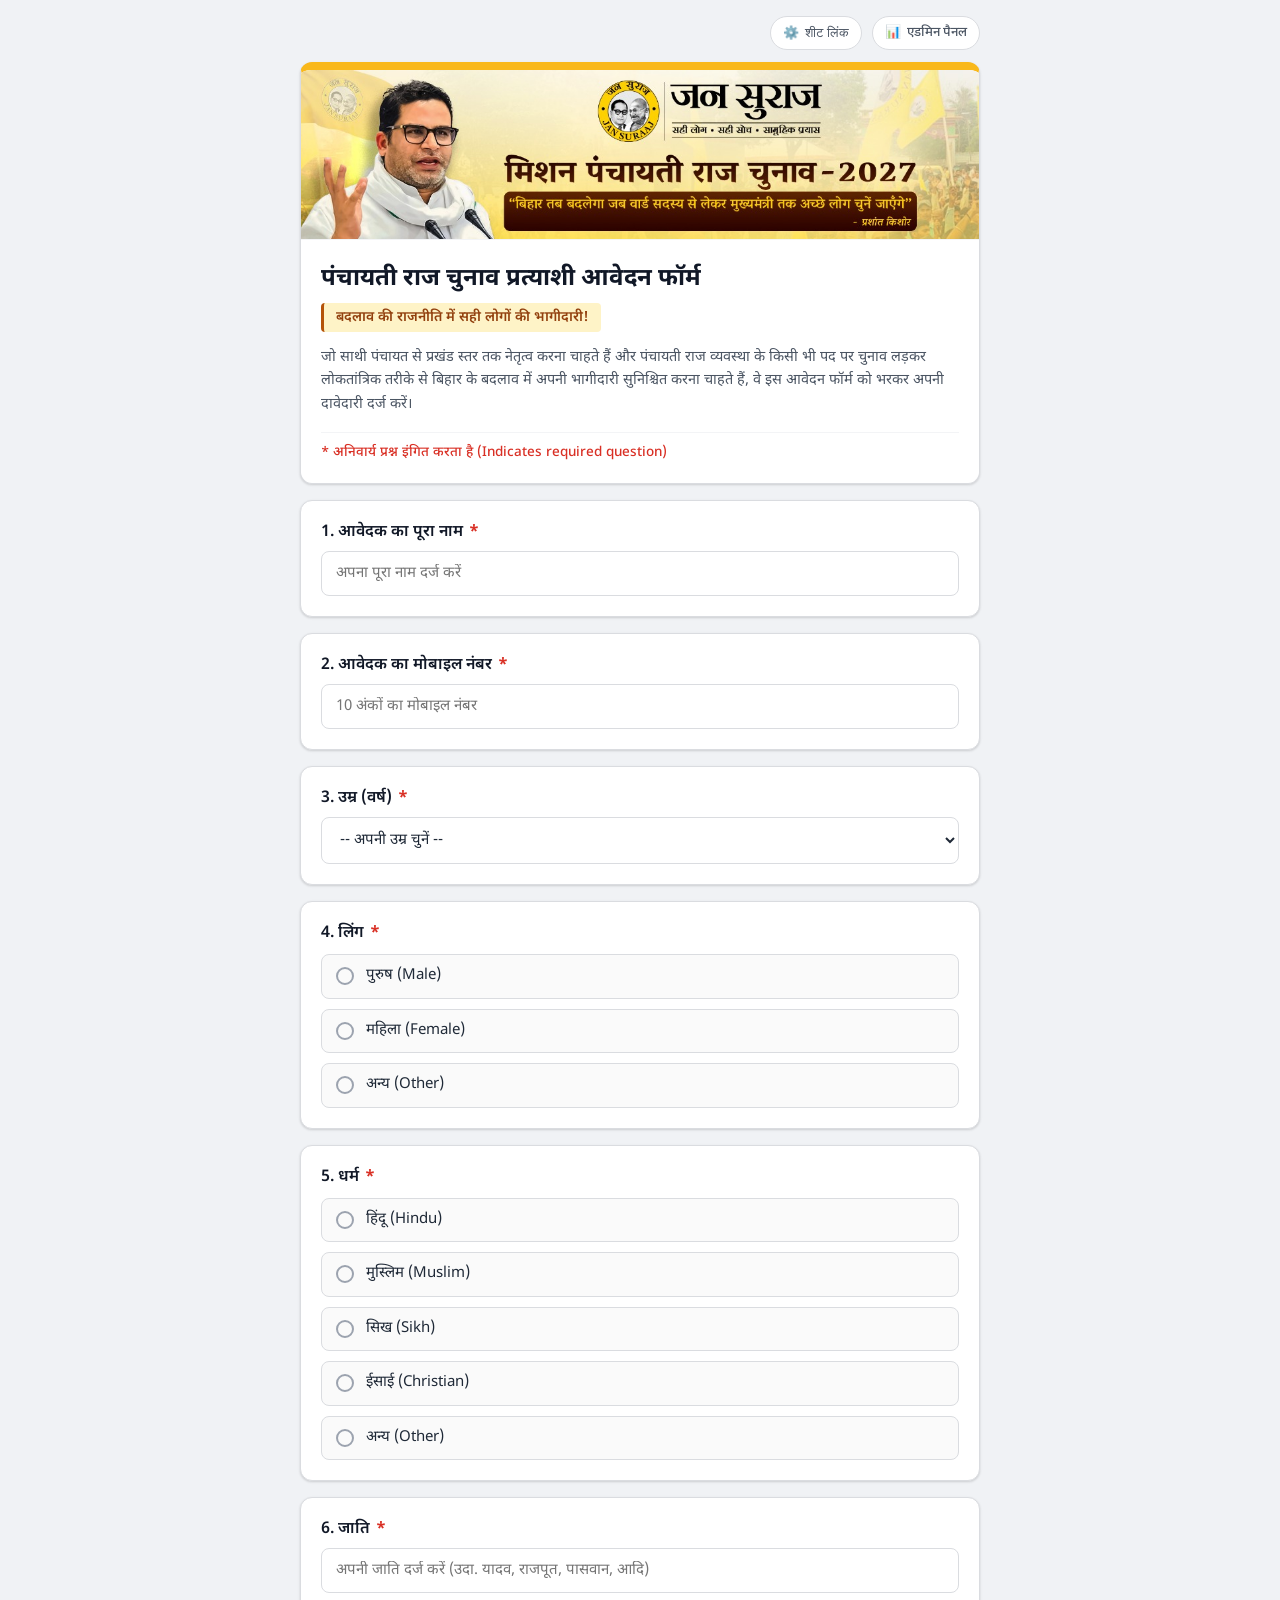
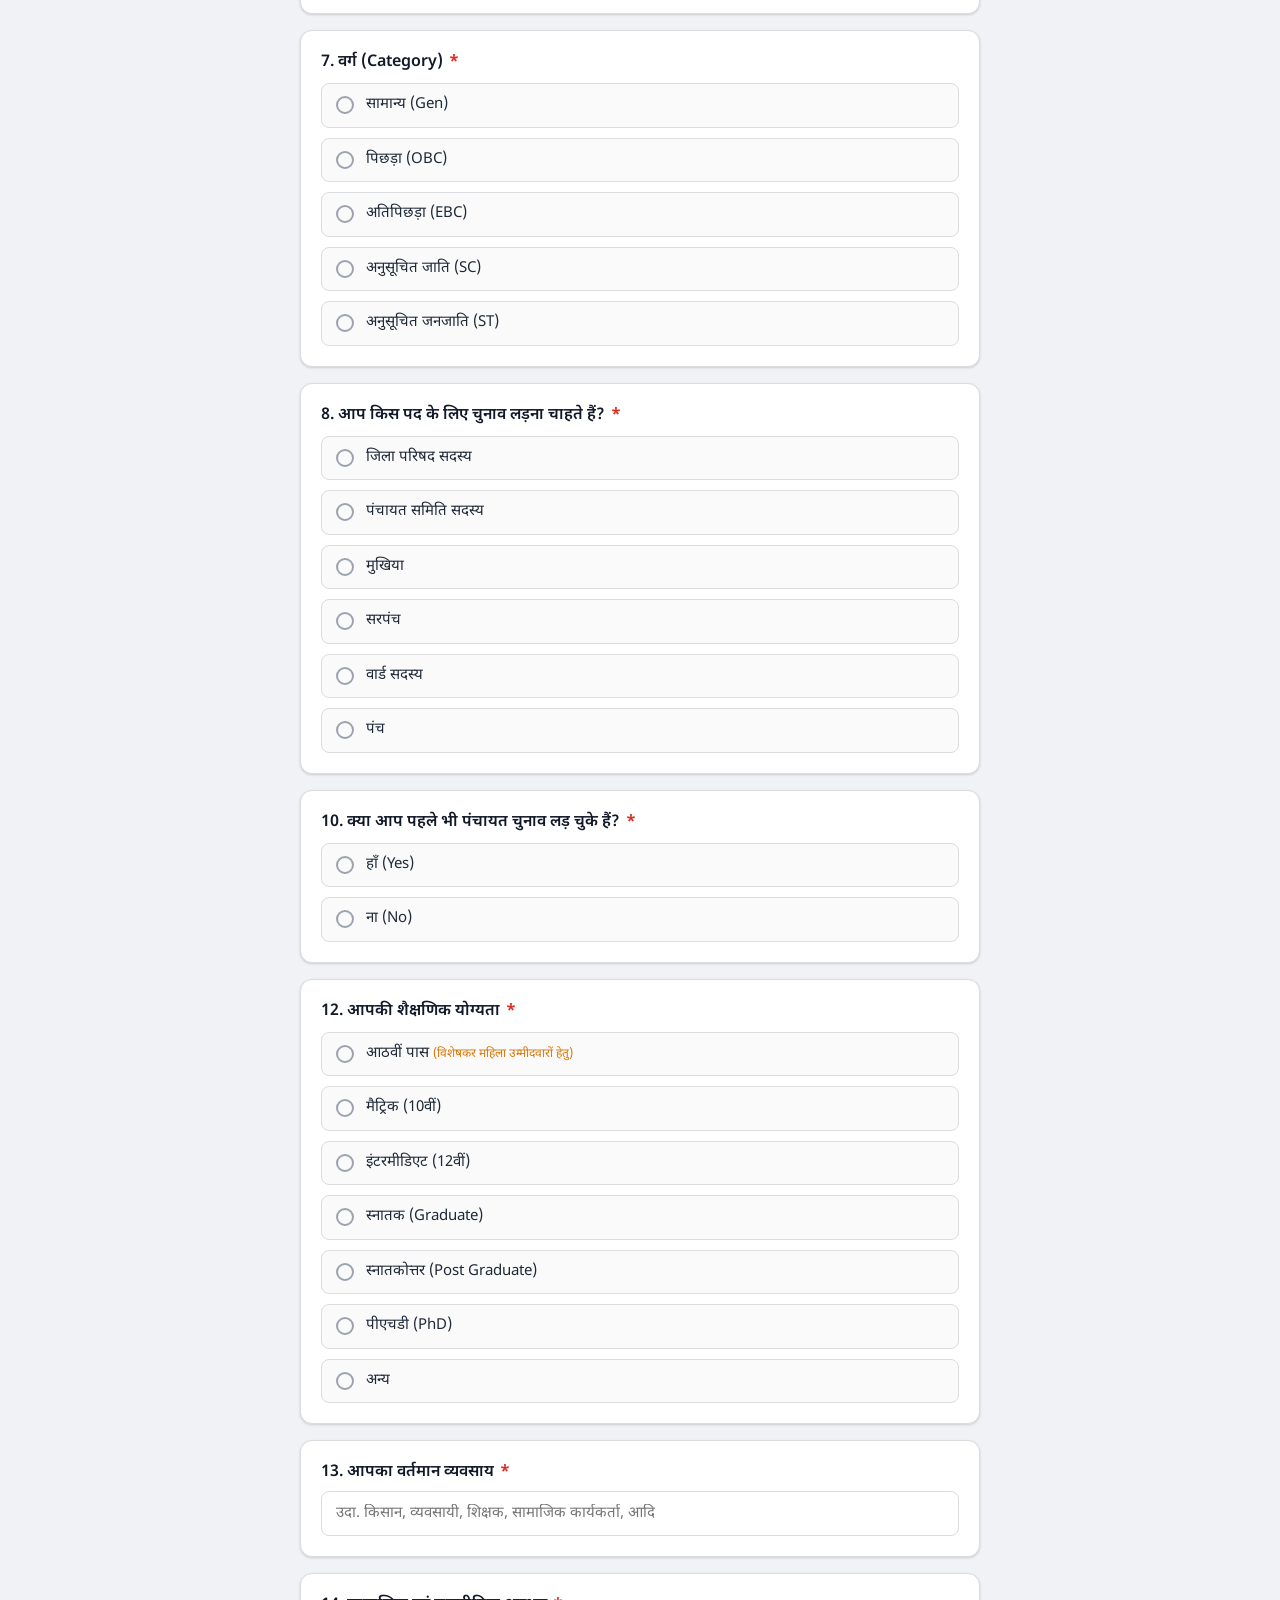
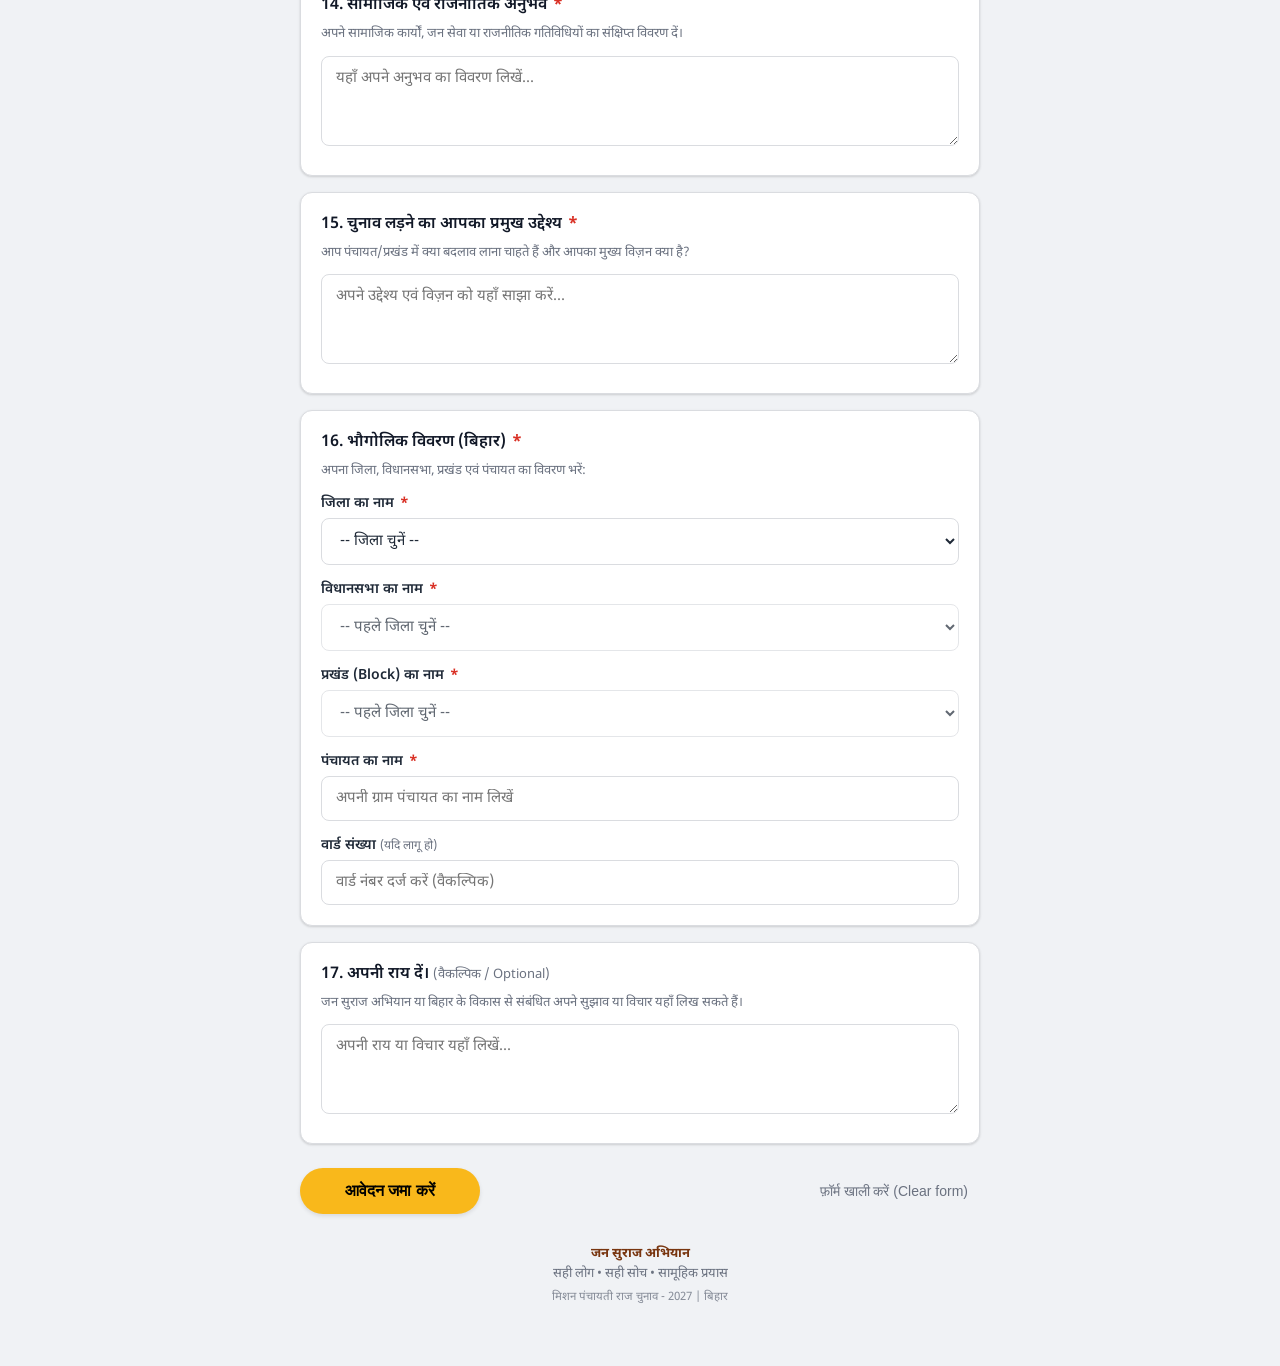
==== index.html @ b0061290 "Enhance Google Sheet webhook transmission, prevent blank rows on doGet, and add sync status badge" ====
<!DOCTYPE html>
<html lang="hi">
<head>
  <meta charset="UTF-8">
  <meta name="viewport" content="width=device-width, initial-scale=1.0">
  <title>जन सुराज | पंचायती राज चुनाव प्रत्याशी आवेदन फॉर्म 2027</title>
  <link rel="icon" type="image/jpeg" href="assets/banner.jpg">
  <!-- Google Fonts: Noto Sans Devanagari -->
  <link rel="preconnect" href="https://fonts.googleapis.com">
  <link rel="preconnect" href="https://fonts.gstatic.com" crossorigin>
  <link href="https://fonts.googleapis.com/css2?family=Noto+Sans+Devanagari:wght@400;500;600;700;800&display=swap" rel="stylesheet">
  <link rel="stylesheet" href="style.css">
</head>
<body>

  <div class="container">

    <!-- Top Action Links -->
    <div class="top-bar">
      <button type="button" class="icon-btn" id="btnOpenSettings" title="Google Sheet सेटिंग्स">
        ⚙️ <span>शीट लिंक</span>
      </button>
      <a href="admin.html" class="icon-btn" title="एडमिन पैनल व एक्सपोर्ट">
        📊 <span>एडमिन पैनल</span>
      </a>
    </div>

    <!-- Main Header Card -->
    <div class="header-card">
      <img src="assets/banner.jpg" alt="जन सुराज - मिशन पंचायती राज चुनाव 2027" class="banner-img">
      <div class="header-content">
        <h1 class="form-title">पंचायती राज चुनाव प्रत्याशी आवेदन फॉर्म</h1>
        <div class="badge-subtitle">बदलाव की राजनीति में सही लोगों की भागीदारी!</div>
        <p class="form-description">
          जो साथी पंचायत से प्रखंड स्तर तक नेतृत्व करना चाहते हैं और पंचायती राज व्यवस्था के किसी भी पद पर चुनाव लड़कर लोकतांत्रिक तरीके से बिहार के बदलाव में अपनी भागीदारी सुनिश्चित करना चाहते हैं, वे इस आवेदन फॉर्म को भरकर अपनी दावेदारी दर्ज करें।
        </p>
        <div class="required-notice">* अनिवार्य प्रश्न इंगित करता है (Indicates required question)</div>
      </div>
    </div>

    <!-- Application Form -->
    <form id="panchayatForm" novalidate>

      <!-- 1. आवेदक का पूरा नाम -->
      <div class="card" id="card_fullName">
        <label class="question-label" for="fullName">
          1. आवेदक का पूरा नाम <span class="req-star">*</span>
        </label>
        <input type="text" id="fullName" name="fullName" class="input-text" placeholder="अपना पूरा नाम दर्ज करें" required>
        <div class="error-msg">कृपया आवेदक का पूरा नाम दर्ज करें।</div>
      </div>

      <!-- 2. मोबाइल नंबर -->
      <div class="card" id="card_mobile">
        <label class="question-label" for="mobile">
          2. आवेदक का मोबाइल नंबर <span class="req-star">*</span>
        </label>
        <input type="tel" id="mobile" name="mobile" class="input-text" placeholder="10 अंकों का मोबाइल नंबर" maxlength="10" pattern="[6-9][0-9]{9}" required>
        <div class="error-msg">कृपया एक वैध 10-अंकीय मोबाइल नंबर दर्ज करें (6-9 से शुरू)।</div>
      </div>

      <!-- 3. उम्र -->
      <div class="card" id="card_age">
        <label class="question-label" for="age">
          3. उम्र (वर्ष) <span class="req-star">*</span>
        </label>
        <select id="age" name="age" class="select-input" required>
          <option value="">-- अपनी उम्र चुनें --</option>
          <!-- Auto-populated 21 to 75 via JS -->
        </select>
        <div class="error-msg">कृपया अपनी उम्र का चयन करें (न्यूनतम 21 वर्ष)।</div>
      </div>

      <!-- 4. लिंग -->
      <div class="card" id="card_gender">
        <label class="question-label">
          4. लिंग <span class="req-star">*</span>
        </label>
        <div class="radio-group">
          <label class="radio-option">
            <input type="radio" name="gender" value="पुरुष" required>
            <span class="option-text">पुरुष (Male)</span>
          </label>
          <label class="radio-option">
            <input type="radio" name="gender" value="महिला">
            <span class="option-text">महिला (Female)</span>
          </label>
          <label class="radio-option">
            <input type="radio" name="gender" value="अन्य">
            <span class="option-text">अन्य (Other)</span>
          </label>
        </div>
        <div class="error-msg">कृपया लिंग का चयन करें।</div>
      </div>

      <!-- 5. धर्म -->
      <div class="card" id="card_religion">
        <label class="question-label">
          5. धर्म <span class="req-star">*</span>
        </label>
        <div class="radio-group">
          <label class="radio-option">
            <input type="radio" name="religion" value="हिंदू" required>
            <span class="option-text">हिंदू (Hindu)</span>
          </label>
          <label class="radio-option">
            <input type="radio" name="religion" value="मुस्लिम">
            <span class="option-text">मुस्लिम (Muslim)</span>
          </label>
          <label class="radio-option">
            <input type="radio" name="religion" value="सिख">
            <span class="option-text">सिख (Sikh)</span>
          </label>
          <label class="radio-option">
            <input type="radio" name="religion" value="ईसाई">
            <span class="option-text">ईसाई (Christian)</span>
          </label>
          <label class="radio-option">
            <input type="radio" name="religion" value="अन्य">
            <span class="option-text">अन्य (Other)</span>
          </label>
        </div>
        <div class="error-msg">कृपया धर्म का चयन करें।</div>
      </div>

      <!-- 6. जाति -->
      <div class="card" id="card_caste">
        <label class="question-label" for="caste">
          6. जाति <span class="req-star">*</span>
        </label>
        <input type="text" id="caste" name="caste" class="input-text" placeholder="अपनी जाति दर्ज करें (उदा. यादव, राजपूत, पासवान, आदि)" required>
        <div class="error-msg">कृपया अपनी जाति दर्ज करें।</div>
      </div>

      <!-- 7. वर्ग -->
      <div class="card" id="card_category">
        <label class="question-label">
          7. वर्ग (Category) <span class="req-star">*</span>
        </label>
        <div class="radio-group">
          <label class="radio-option">
            <input type="radio" name="category" value="सामान्य (Gen)" required>
            <span class="option-text">सामान्य (Gen)</span>
          </label>
          <label class="radio-option">
            <input type="radio" name="category" value="पिछड़ा (OBC)">
            <span class="option-text">पिछड़ा (OBC)</span>
          </label>
          <label class="radio-option">
            <input type="radio" name="category" value="अतिपिछड़ा (EBC)">
            <span class="option-text">अतिपिछड़ा (EBC)</span>
          </label>
          <label class="radio-option">
            <input type="radio" name="category" value="अनुसूचित जाति (SC)">
            <span class="option-text">अनुसूचित जाति (SC)</span>
          </label>
          <label class="radio-option">
            <input type="radio" name="category" value="अनुसूचित जनजाति (ST)">
            <span class="option-text">अनुसूचित जनजाति (ST)</span>
          </label>
        </div>
        <div class="error-msg">कृपया वर्ग का चयन करें।</div>
      </div>

      <!-- 8. आप किस पद के लिए चुनाव लड़ना चाहते हैं? -->
      <div class="card" id="card_postApplied">
        <label class="question-label">
          8. आप किस पद के लिए चुनाव लड़ना चाहते हैं? <span class="req-star">*</span>
        </label>
        <div class="radio-group">
          <label class="radio-option">
            <input type="radio" name="postApplied" value="जिला परिषद सदस्य" required>
            <span class="option-text">जिला परिषद सदस्य</span>
          </label>
          <label class="radio-option">
            <input type="radio" name="postApplied" value="पंचायत समिति सदस्य">
            <span class="option-text">पंचायत समिति सदस्य</span>
          </label>
          <label class="radio-option">
            <input type="radio" name="postApplied" value="मुखिया">
            <span class="option-text">मुखिया</span>
          </label>
          <label class="radio-option">
            <input type="radio" name="postApplied" value="सरपंच">
            <span class="option-text">सरपंच</span>
          </label>
          <label class="radio-option">
            <input type="radio" name="postApplied" value="वार्ड सदस्य">
            <span class="option-text">वार्ड सदस्य</span>
          </label>
          <label class="radio-option">
            <input type="radio" name="postApplied" value="पंच">
            <span class="option-text">पंच</span>
          </label>
        </div>
        <div class="error-msg">कृपया चुनाव लड़ने वाले पद का चयन करें।</div>
      </div>

      <!-- 9. CONDITIONAL: अगर जिला परिषद का चुनाव लड़ना चाहते हैं तो क्षेत्र संख्या बतायें -->
      <div class="card conditional-field" id="card_zpKshetra">
        <label class="question-label" for="zpKshetra">
          9. जिला परिषद प्रादेशिक निर्वाचन क्षेत्र संख्या (1 से 75 तक) <span class="req-star">*</span>
        </label>
        <div class="question-help">यदि आप जिला परिषद का चुनाव लड़ना चाहते हैं तो क्षेत्र संख्या बतायें।</div>
        <select id="zpKshetra" name="zpKshetra" class="select-input">
          <option value="">-- प्रादेशिक निर्वाचन क्षेत्र संख्या चुनें --</option>
          <!-- 1 to 75 populated via JS -->
        </select>
        <div class="error-msg">कृपया जिला परिषद क्षेत्र संख्या चुनें।</div>
      </div>

      <!-- 10. क्या आप पहले भी पंचायत चुनाव लड़ चुके हैं? -->
      <div class="card" id="card_pastElection">
        <label class="question-label">
          10. क्या आप पहले भी पंचायत चुनाव लड़ चुके हैं? <span class="req-star">*</span>
        </label>
        <div class="radio-group">
          <label class="radio-option">
            <input type="radio" name="pastElection" value="हाँ" required>
            <span class="option-text">हाँ (Yes)</span>
          </label>
          <label class="radio-option">
            <input type="radio" name="pastElection" value="ना">
            <span class="option-text">ना (No)</span>
          </label>
        </div>
        <div class="error-msg">कृपया इस प्रश्न का उत्तर दें।</div>
      </div>

      <!-- 11. CONDITIONAL: अगर लड़े हैं तो किस पद पर लड़े हैं -->
      <div class="card conditional-field" id="card_pastPost">
        <label class="question-label">
          11. अगर लड़े हैं तो किस पद पर लड़े हैं? <span class="req-star">*</span>
        </label>
        <div class="radio-group">
          <label class="radio-option">
            <input type="radio" name="pastPost" value="जिला परिषद सदस्य">
            <span class="option-text">जिला परिषद सदस्य</span>
          </label>
          <label class="radio-option">
            <input type="radio" name="pastPost" value="पंचायत समिति सदस्य">
            <span class="option-text">पंचायत समिति सदस्य</span>
          </label>
          <label class="radio-option">
            <input type="radio" name="pastPost" value="मुखिया">
            <span class="option-text">मुखिया</span>
          </label>
          <label class="radio-option">
            <input type="radio" name="pastPost" value="सरपंच">
            <span class="option-text">सरपंच</span>
          </label>
          <label class="radio-option">
            <input type="radio" name="pastPost" value="वार्ड सदस्य">
            <span class="option-text">वार्ड सदस्य</span>
          </label>
          <label class="radio-option">
            <input type="radio" name="pastPost" value="पंच">
            <span class="option-text">पंच</span>
          </label>
          <label class="radio-option">
            <input type="radio" name="pastPost" value="पैक्स">
            <span class="option-text">पैक्स</span>
          </label>
          <label class="radio-option">
            <input type="radio" name="pastPost" value="अन्य कोई चुनाव">
            <span class="option-text">अन्य कोई चुनाव</span>
          </label>
        </div>
        <div class="error-msg">कृपया पूर्व में लड़े गए पद का चयन करें।</div>
      </div>

      <!-- 12. आपकी शैक्षणिक योग्यता -->
      <div class="card" id="card_education">
        <label class="question-label">
          12. आपकी शैक्षणिक योग्यता <span class="req-star">*</span>
        </label>
        <div class="radio-group">
          <label class="radio-option" id="opt_eighth">
            <input type="radio" name="education" value="आठवीं पास" required>
            <span class="option-text">आठवीं पास <small style="color:#d97706; font-size:12px;">(विशेषकर महिला उम्मीदवारों हेतु)</small></span>
          </label>
          <label class="radio-option">
            <input type="radio" name="education" value="मैट्रिक (10वीं)">
            <span class="option-text">मैट्रिक (10वीं)</span>
          </label>
          <label class="radio-option">
            <input type="radio" name="education" value="इंटरमीडिएट (12वीं)">
            <span class="option-text">इंटरमीडिएट (12वीं)</span>
          </label>
          <label class="radio-option">
            <input type="radio" name="education" value="स्नातक (Graduate)">
            <span class="option-text">स्नातक (Graduate)</span>
          </label>
          <label class="radio-option">
            <input type="radio" name="education" value="स्नातकोत्तर (Post Graduate)">
            <span class="option-text">स्नातकोत्तर (Post Graduate)</span>
          </label>
          <label class="radio-option">
            <input type="radio" name="education" value="पीएचडी (PhD)">
            <span class="option-text">पीएचडी (PhD)</span>
          </label>
          <label class="radio-option">
            <input type="radio" name="education" value="अन्य">
            <span class="option-text">अन्य</span>
          </label>
        </div>
        <div class="error-msg">कृपया अपनी शैक्षणिक योग्यता चुनें।</div>
      </div>

      <!-- 13. वर्तमान व्यवसाय -->
      <div class="card" id="card_occupation">
        <label class="question-label" for="occupation">
          13. आपका वर्तमान व्यवसाय <span class="req-star">*</span>
        </label>
        <input type="text" id="occupation" name="occupation" class="input-text" placeholder="उदा. किसान, व्यवसायी, शिक्षक, सामाजिक कार्यकर्ता, आदि" required>
        <div class="error-msg">कृपया अपना वर्तमान व्यवसाय दर्ज करें।</div>
      </div>

      <!-- 14. सामाजिक एवं राजनीतिक अनुभव -->
      <div class="card" id="card_experience">
        <label class="question-label" for="experience">
          14. सामाजिक एवं राजनीतिक अनुभव <span class="req-star">*</span>
        </label>
        <div class="question-help">अपने सामाजिक कार्यों, जन सेवा या राजनीतिक गतिविधियों का संक्षिप्त विवरण दें।</div>
        <textarea id="experience" name="experience" class="textarea-input" placeholder="यहाँ अपने अनुभव का विवरण लिखें..." required></textarea>
        <div class="error-msg">कृपया अपने अनुभव का विवरण दर्ज करें।</div>
      </div>

      <!-- 15. चुनाव लड़ने का आपका प्रमुख उद्देश्य -->
      <div class="card" id="card_objective">
        <label class="question-label" for="objective">
          15. चुनाव लड़ने का आपका प्रमुख उद्देश्य <span class="req-star">*</span>
        </label>
        <div class="question-help">आप पंचायत/प्रखंड में क्या बदलाव लाना चाहते हैं और आपका मुख्य विज़न क्या है?</div>
        <textarea id="objective" name="objective" class="textarea-input" placeholder="अपने उद्देश्य एवं विज़न को यहाँ साझा करें..." required></textarea>
        <div class="error-msg">कृपया चुनाव लड़ने का अपना उद्देश्य दर्ज करें।</div>
      </div>

      <!-- 16. भौगोलिक विवरण (Location Hierarchy) -->
      <div class="card" id="card_location">
        <label class="question-label">
          16. भौगोलिक विवरण (बिहार) <span class="req-star">*</span>
        </label>
        <div class="question-help">अपना जिला, विधानसभा, प्रखंड एवं पंचायत का विवरण भरें:</div>

        <!-- 16a. जिला -->
        <div class="sub-field" id="wrap_district" style="margin-bottom: 14px;">
          <label for="district" style="display:block; font-size:14px; font-weight:600; margin-bottom:4px;">
            जिला का नाम <span class="req-star">*</span>
          </label>
          <select id="district" name="district" class="select-input" required>
            <option value="">-- जिला चुनें --</option>
            <!-- 38 districts populated via JS -->
          </select>
          <div class="error-msg" id="err_district">कृपया जिला चुनें।</div>
        </div>

        <!-- 16b. विधानसभा -->
        <div class="sub-field" id="wrap_assembly" style="margin-bottom: 14px;">
          <label for="assembly" style="display:block; font-size:14px; font-weight:600; margin-bottom:4px;">
            विधानसभा का नाम <span class="req-star">*</span>
          </label>
          <select id="assembly" name="assembly" class="select-input" required disabled>
            <option value="">-- पहले जिला चुनें --</option>
          </select>
          <div class="error-msg" id="err_assembly">कृपया विधानसभा क्षेत्र चुनें।</div>
        </div>

        <!-- 16c. प्रखंड -->
        <div class="sub-field" id="wrap_block" style="margin-bottom: 14px;">
          <label for="block" style="display:block; font-size:14px; font-weight:600; margin-bottom:4px;">
            प्रखंड (Block) का नाम <span class="req-star">*</span>
          </label>
          <select id="block" name="block" class="select-input" required disabled>
            <option value="">-- पहले जिला चुनें --</option>
          </select>
          <div class="error-msg" id="err_block">कृपया प्रखंड चुनें।</div>
        </div>

        <!-- 16d. पंचायत -->
        <div class="sub-field" id="wrap_panchayat" style="margin-bottom: 14px;">
          <label for="panchayat" style="display:block; font-size:14px; font-weight:600; margin-bottom:4px;">
            पंचायत का नाम <span class="req-star">*</span>
          </label>
          <input type="text" id="panchayat" name="panchayat" class="input-text" placeholder="अपनी ग्राम पंचायत का नाम लिखें" required>
          <div class="error-msg" id="err_panchayat">कृपया पंचायत का नाम दर्ज करें।</div>
        </div>

        <!-- 16e. वार्ड संख्या -->
        <div class="sub-field" id="wrap_ward">
          <label for="ward" style="display:block; font-size:14px; font-weight:600; margin-bottom:4px;">
            वार्ड संख्या <span style="font-size:12px; color:var(--text-muted); font-weight:normal;">(यदि लागू हो)</span>
          </label>
          <input type="text" id="ward" name="ward" class="input-text" placeholder="वार्ड नंबर दर्ज करें (वैकल्पिक)">
        </div>
      </div>

      <!-- 17. अपनी राय दें -->
      <div class="card" id="card_feedback">
        <label class="question-label" for="feedback">
          17. अपनी राय दें। <span style="font-size:13px; color:var(--text-muted); font-weight:normal;">(वैकल्पिक / Optional)</span>
        </label>
        <div class="question-help">जन सुराज अभियान या बिहार के विकास से संबंधित अपने सुझाव या विचार यहाँ लिख सकते हैं।</div>
        <textarea id="feedback" name="feedback" class="textarea-input" placeholder="अपनी राय या विचार यहाँ लिखें..."></textarea>
      </div>

      <!-- Action Buttons -->
      <div class="form-actions">
        <button type="submit" id="btnSubmit" class="btn-submit">
          <span>आवेदन जमा करें</span>
          <div class="spinner" id="submitSpinner"></div>
        </button>
        <button type="reset" id="btnReset" class="btn-reset">फ़ॉर्म खाली करें (Clear form)</button>
      </div>

    </form>

    <!-- Footer -->
    <footer class="form-footer">
      <p class="footer-logo">जन सुराज अभियान</p>
      <p>सही लोग • सही सोच • सामूहिक प्रयास</p>
      <p style="margin-top:6px; font-size:11.5px; opacity:0.8;">मिशन पंचायती राज चुनाव - 2027 | बिहार</p>
    </footer>

  </div>

  <!-- Success Modal -->
  <div class="modal-overlay" id="successModal">
    <div class="modal-card">
      <div class="success-icon-wrap">✓</div>
      <h2 class="modal-title">आवेदन सफलतापूर्वक दर्ज हो गया!</h2>
      <p class="modal-subtitle">जन सुराज के साथ जुड़ने और बिहार बदलाव की इस मुहिम में शामिल होने के लिए धन्यवाद।</p>
      
      <div class="ref-box">
        <div class="ref-label">आवेदन संदर्भ संख्या (Reference ID)</div>
        <div class="ref-code" id="modalRefId">JS-2027-XXXXXX</div>
      </div>

      <div class="summary-list">
        <div class="summary-item">
          <span class="summary-key">आवेदक का नाम:</span>
          <span class="summary-val" id="sum_name">-</span>
        </div>
        <div class="summary-item">
          <span class="summary-key">मोबाइल नंबर:</span>
          <span class="summary-val" id="sum_mobile">-</span>
        </div>
        <div class="summary-item">
          <span class="summary-key">प्रत्याशी पद:</span>
          <span class="summary-val" id="sum_post">-</span>
        </div>
        <div class="summary-item">
          <span class="summary-key">जिला व प्रखंड:</span>
          <span class="summary-val" id="sum_location">-</span>
        </div>
      </div>

      <div id="syncStatusBadge" style="margin: 12px 0 16px; font-size:12.5px; padding:9px 12px; border-radius:6px; text-align:center;"></div>

      <div class="modal-actions">
        <a href="#" id="btnShareWhatsapp" target="_blank" class="btn-whatsapp">
          <span>💬 व्हाट्सएप पर साझा करें</span>
        </a>
        <button type="button" id="btnPrintReceipt" class="btn-secondary">
          🖨️ पावती रसीद प्रिंट / डाउनलोड करें
        </button>
        <button type="button" id="btnCloseModal" class="btn-secondary" style="margin-top:4px;">
          + नया आवेदन भरें
        </button>
      </div>
    </div>
  </div>

  <!-- Settings Modal (Google Sheets Connection) -->
  <div class="modal-overlay" id="settingsModal">
    <div class="modal-card">
      <h2 class="modal-title" style="text-align:left;">⚙️ Google Sheet कनेक्शन सेटिंग्स</h2>
      <p class="modal-subtitle" style="text-align:left; font-size:13.5px; margin-bottom:16px;">
        अपने Google Sheet का Apps Script Web App URL यहाँ पेस्ट करें ताकि हर आवेदन सीधे आपकी Google Sheet में स्वतः सेव हो सके।
      </p>

      <div style="margin-bottom:16px;">
        <label for="inputWebhookUrl" style="display:block; font-size:13.5px; font-weight:600; margin-bottom:6px;">
          Google Apps Script Web App URL:
        </label>
        <input type="url" id="inputWebhookUrl" class="input-text" placeholder="https://script.google.com/macros/s/.../exec">
        <div style="font-size:12px; color:var(--text-muted); margin-top:4px;">
          (गूगल शीट > Extensions > Apps Script > Deploy > Web App से प्राप्त URL)
        </div>
      </div>

      <div style="background:#f9fafb; padding:12px; border-radius:8px; font-size:12.5px; line-height:1.5; margin-bottom:18px;">
        💡 <strong>नोट:</strong> यदि कोई URL सेट नहीं है, तो आवेदन ब्राउज़र के <strong>Local Storage</strong> में सुरक्षित रहते हैं और एडमिन पैनल से एक्सेल/CSV में डाउनलोड किए जा सकते हैं।
      </div>

      <div style="display:flex; justify-content:flex-end; gap:10px;">
        <button type="button" id="btnCancelSettings" class="btn-secondary" style="padding:8px 16px;">रद्द करें</button>
        <button type="button" id="btnSaveSettings" class="btn-submit" style="min-width:auto; padding:8px 20px; font-size:14px;">सेव करें</button>
      </div>
    </div>
  </div>

  <!-- Scripts -->
  <script src="geoData.js"></script>
  <script src="config.js"></script>
  <script src="app.js"></script>
</body>
</html>
---- style.css ----
/* Jan Suraaj - Panchayati Raj Election 2027 Application Form */
:root {
  --primary-color: #f9b81b;       /* Jan Suraaj Yellow */
  --primary-hover: #e5a40e;
  --primary-dark: #78350f;        /* Deep Brand Brown */
  --bg-color: #f0f2f5;            /* Soft background */
  --card-bg: #ffffff;
  --text-primary: #1f2937;
  --text-secondary: #4b5563;
  --text-muted: #6b7280;
  --border-color: #dadce0;        /* Google Forms border */
  --border-focus: #f9b81b;
  --error-color: #d93025;         /* Required red */
  --success-color: #10b981;
  --radius-card: 12px;
  --radius-input: 8px;
  --shadow-card: 0 1px 3px rgba(0, 0, 0, 0.1), 0 1px 2px rgba(0, 0, 0, 0.06);
  --shadow-hover: 0 4px 6px -1px rgba(0, 0, 0, 0.1), 0 2px 4px -1px rgba(0, 0, 0, 0.06);
  --font-family: 'Noto Sans Devanagari', -apple-system, BlinkMacSystemFont, 'Segoe UI', Roboto, Helvetica, Arial, sans-serif;
}

* {
  box-sizing: border-box;
  margin: 0;
  padding: 0;
}

body {
  font-family: var(--font-family);
  background-color: var(--bg-color);
  color: var(--text-primary);
  line-height: 1.5;
  padding: 16px 12px 60px;
  min-height: 100vh;
}

/* Container */
.container {
  max-width: 680px;
  margin: 0 auto;
}

/* Top Action Bar (Admin / Settings) */
.top-bar {
  display: flex;
  justify-content: flex-end;
  gap: 10px;
  margin-bottom: 12px;
}

.icon-btn {
  background: white;
  border: 1px solid var(--border-color);
  padding: 6px 12px;
  border-radius: 20px;
  font-size: 13px;
  cursor: pointer;
  display: flex;
  align-items: center;
  gap: 6px;
  color: var(--text-secondary);
  font-weight: 500;
  transition: all 0.2s;
  text-decoration: none;
}

.icon-btn:hover {
  background: #fdf8e6;
  border-color: var(--primary-color);
  color: var(--primary-dark);
}

/* Header Card & Banner */
.header-card {
  background: var(--card-bg);
  border-radius: var(--radius-card);
  overflow: hidden;
  box-shadow: var(--shadow-card);
  margin-bottom: 16px;
  border: 1px solid var(--border-color);
  border-top: 8px solid var(--primary-color);
}

.banner-img {
  width: 100%;
  height: auto;
  display: block;
  object-fit: cover;
  border-bottom: 1px solid #f3f4f6;
}

.header-content {
  padding: 24px 20px 20px;
}

.form-title {
  font-size: 24px;
  font-weight: 700;
  color: #111827;
  margin-bottom: 8px;
  line-height: 1.3;
}

.badge-subtitle {
  display: inline-block;
  background-color: #fef3c7;
  color: #92400e;
  font-weight: 600;
  padding: 4px 12px;
  border-radius: 4px;
  font-size: 14px;
  margin-bottom: 14px;
  border-left: 3px solid #b45309;
}

.form-description {
  color: var(--text-secondary);
  font-size: 14.5px;
  line-height: 1.6;
  margin-bottom: 16px;
}

.required-notice {
  color: var(--error-color);
  font-size: 13.5px;
  padding-top: 10px;
  border-top: 1px solid #f3f4f6;
  font-weight: 500;
}

/* Question Cards */
.card {
  background: var(--card-bg);
  border-radius: var(--radius-card);
  padding: 20px;
  margin-bottom: 16px;
  box-shadow: var(--shadow-card);
  border: 1px solid var(--border-color);
  transition: border-color 0.2s, box-shadow 0.2s;
}

.card:focus-within {
  border-color: var(--border-focus);
  box-shadow: 0 0 0 1px var(--primary-color), var(--shadow-hover);
}

.card.has-error {
  border-color: var(--error-color);
  background-color: #fffbfa;
}

.question-label {
  display: block;
  font-size: 16px;
  font-weight: 600;
  color: #111827;
  margin-bottom: 6px;
}

.req-star {
  color: var(--error-color);
  font-weight: bold;
  margin-left: 2px;
}

.question-help {
  font-size: 13px;
  color: var(--text-muted);
  margin-bottom: 12px;
}

/* Inputs, Selects & Textareas */
.input-text,
.select-input,
.textarea-input {
  width: 100%;
  font-family: inherit;
  font-size: 15px;
  padding: 12px 14px;
  border: 1px solid var(--border-color);
  border-radius: var(--radius-input);
  background-color: #ffffff;
  color: var(--text-primary);
  outline: none;
  transition: all 0.2s;
}

.input-text:focus,
.select-input:focus,
.textarea-input:focus {
  border-color: var(--border-focus);
  box-shadow: 0 0 0 3px rgba(249, 184, 27, 0.2);
}

.textarea-input {
  resize: vertical;
  min-height: 90px;
}

/* Radio Group & Option Cards */
.radio-group {
  display: flex;
  flex-direction: column;
  gap: 10px;
  margin-top: 8px;
}

.radio-option {
  display: flex;
  align-items: center;
  padding: 10px 14px;
  border-radius: var(--radius-input);
  border: 1px solid var(--border-color);
  cursor: pointer;
  transition: all 0.15s;
  background-color: #fafafa;
}

.radio-option:hover {
  background-color: #fefce8;
  border-color: var(--primary-color);
}

.radio-option input[type="radio"] {
  appearance: none;
  width: 18px;
  height: 18px;
  border: 2px solid #9ca3af;
  border-radius: 50%;
  margin-right: 12px;
  outline: none;
  cursor: pointer;
  position: relative;
  transition: all 0.2s;
  flex-shrink: 0;
}

.radio-option input[type="radio"]:checked {
  border-color: var(--primary-dark);
  background-color: var(--primary-color);
  box-shadow: inset 0 0 0 3px #ffffff;
}

.radio-option.selected {
  border-color: var(--primary-dark);
  background-color: #fffbeb;
  font-weight: 500;
}

.option-text {
  font-size: 15px;
  color: var(--text-primary);
  flex-grow: 1;
}

/* Conditional Field container */
.conditional-field {
  display: none;
  animation: fadeIn 0.3s ease;
}

.conditional-field.active {
  display: block;
}

@keyframes fadeIn {
  from { opacity: 0; transform: translateY(-6px); }
  to { opacity: 1; transform: translateY(0); }
}

/* Error Message */
.error-msg {
  display: none;
  color: var(--error-color);
  font-size: 13px;
  margin-top: 6px;
  font-weight: 500;
}

.card.has-error > .error-msg {
  display: block;
}

/* Sub-field Error Handling (for multi-input cards such as Section 16) */
.sub-field .error-msg {
  display: none;
}

.sub-field.has-error .error-msg {
  display: block !important;
}

.sub-field.has-error .select-input,
.sub-field.has-error .input-text {
  border-color: var(--error-color) !important;
  background-color: #fffbfa !important;
}

/* Direct input error styling for single-question cards */
.card.has-error > .input-text,
.card.has-error > .select-input,
.card.has-error > .textarea-input {
  border-color: var(--error-color) !important;
  background-color: #fffbfa;
}

/* Form Actions */
.form-actions {
  display: flex;
  justify-content: space-between;
  align-items: center;
  margin-top: 24px;
  gap: 12px;
}

.btn-submit {
  background-color: var(--primary-color);
  color: #000000;
  font-weight: 700;
  font-size: 16px;
  padding: 14px 28px;
  border: none;
  border-radius: 30px;
  cursor: pointer;
  transition: all 0.2s;
  display: flex;
  align-items: center;
  justify-content: center;
  gap: 8px;
  box-shadow: 0 2px 4px rgba(0, 0, 0, 0.1);
  min-width: 180px;
}

.btn-submit:hover {
  background-color: var(--primary-hover);
  transform: translateY(-1px);
  box-shadow: 0 4px 8px rgba(0, 0, 0, 0.15);
}

.btn-submit:disabled {
  background-color: #d1d5db;
  color: #6b7280;
  cursor: not-allowed;
  transform: none;
  box-shadow: none;
}

.btn-reset {
  background: transparent;
  border: none;
  color: var(--text-muted);
  font-size: 14px;
  cursor: pointer;
  padding: 8px 12px;
  border-radius: 6px;
  transition: color 0.2s;
}

.btn-reset:hover {
  color: var(--error-color);
  text-decoration: underline;
}

/* Spinner */
.spinner {
  width: 18px;
  height: 18px;
  border: 2px solid #000000;
  border-top-color: transparent;
  border-radius: 50%;
  animation: spin 0.8s linear infinite;
  display: none;
}

@keyframes spin {
  to { transform: rotate(360deg); }
}

/* Modal Overlay & Card */
.modal-overlay {
  position: fixed;
  top: 0;
  left: 0;
  right: 0;
  bottom: 0;
  background-color: rgba(0, 0, 0, 0.6);
  display: none;
  align-items: center;
  justify-content: center;
  padding: 16px;
  z-index: 1000;
  backdrop-filter: blur(3px);
}

.modal-card {
  background: white;
  border-radius: 16px;
  width: 100%;
  max-width: 520px;
  padding: 28px 24px;
  box-shadow: 0 20px 25px -5px rgba(0, 0, 0, 0.1);
  animation: modalPop 0.3s cubic-bezier(0.16, 1, 0.3, 1);
  max-height: 90vh;
  overflow-y: auto;
}

@keyframes modalPop {
  from { opacity: 0; transform: scale(0.92); }
  to { opacity: 1; transform: scale(1); }
}

.success-icon-wrap {
  width: 64px;
  height: 64px;
  background-color: #ecfdf5;
  color: var(--success-color);
  border-radius: 50%;
  display: flex;
  align-items: center;
  justify-content: center;
  margin: 0 auto 16px;
  font-size: 32px;
}

.modal-title {
  font-size: 20px;
  font-weight: 700;
  text-align: center;
  margin-bottom: 8px;
  color: #111827;
}

.modal-subtitle {
  font-size: 14.5px;
  text-align: center;
  color: var(--text-secondary);
  margin-bottom: 20px;
}

.ref-box {
  background-color: #fffbeb;
  border: 1px dashed #d97706;
  border-radius: 8px;
  padding: 14px;
  text-align: center;
  margin-bottom: 20px;
}

.ref-label {
  font-size: 12px;
  color: #92400e;
  font-weight: 600;
  text-transform: uppercase;
  letter-spacing: 0.5px;
}

.ref-code {
  font-size: 22px;
  font-weight: 800;
  color: #78350f;
  margin-top: 4px;
  letter-spacing: 1px;
}

.summary-list {
  background-color: #f9fafb;
  border-radius: 8px;
  padding: 14px 16px;
  font-size: 14px;
  margin-bottom: 20px;
}

.summary-item {
  display: flex;
  justify-content: space-between;
  padding: 6px 0;
  border-bottom: 1px solid #f3f4f6;
}

.summary-item:last-child {
  border-bottom: none;
}

.summary-key {
  color: var(--text-muted);
}

.summary-val {
  font-weight: 600;
  color: var(--text-primary);
  text-align: right;
}

.modal-actions {
  display: flex;
  flex-direction: column;
  gap: 10px;
}

.btn-whatsapp {
  background-color: #25d366;
  color: white;
  border: none;
  font-weight: 600;
  padding: 12px;
  border-radius: 8px;
  cursor: pointer;
  display: flex;
  align-items: center;
  justify-content: center;
  gap: 8px;
  font-size: 15px;
  text-decoration: none;
}

.btn-whatsapp:hover {
  background-color: #1ebc59;
}

.btn-secondary {
  background-color: #f3f4f6;
  color: var(--text-primary);
  border: 1px solid var(--border-color);
  font-weight: 600;
  padding: 10px;
  border-radius: 8px;
  cursor: pointer;
  font-size: 14px;
  text-align: center;
}

.btn-secondary:hover {
  background-color: #e5e7eb;
}

/* Footer */
.form-footer {
  text-align: center;
  margin-top: 30px;
  color: var(--text-muted);
  font-size: 13px;
}

.footer-logo {
  font-weight: 700;
  color: var(--primary-dark);
}

/* Mobile Adjustments */
@media (max-width: 600px) {
  body {
    padding: 8px 6px 40px;
  }
  .header-content {
    padding: 16px 14px;
  }
  .form-title {
    font-size: 20px;
  }
  .card {
    padding: 16px 14px;
    margin-bottom: 12px;
  }
  .question-label {
    font-size: 15px;
  }
  .btn-submit {
    width: 100%;
  }
  .form-actions {
    flex-direction: column-reverse;
  }
}
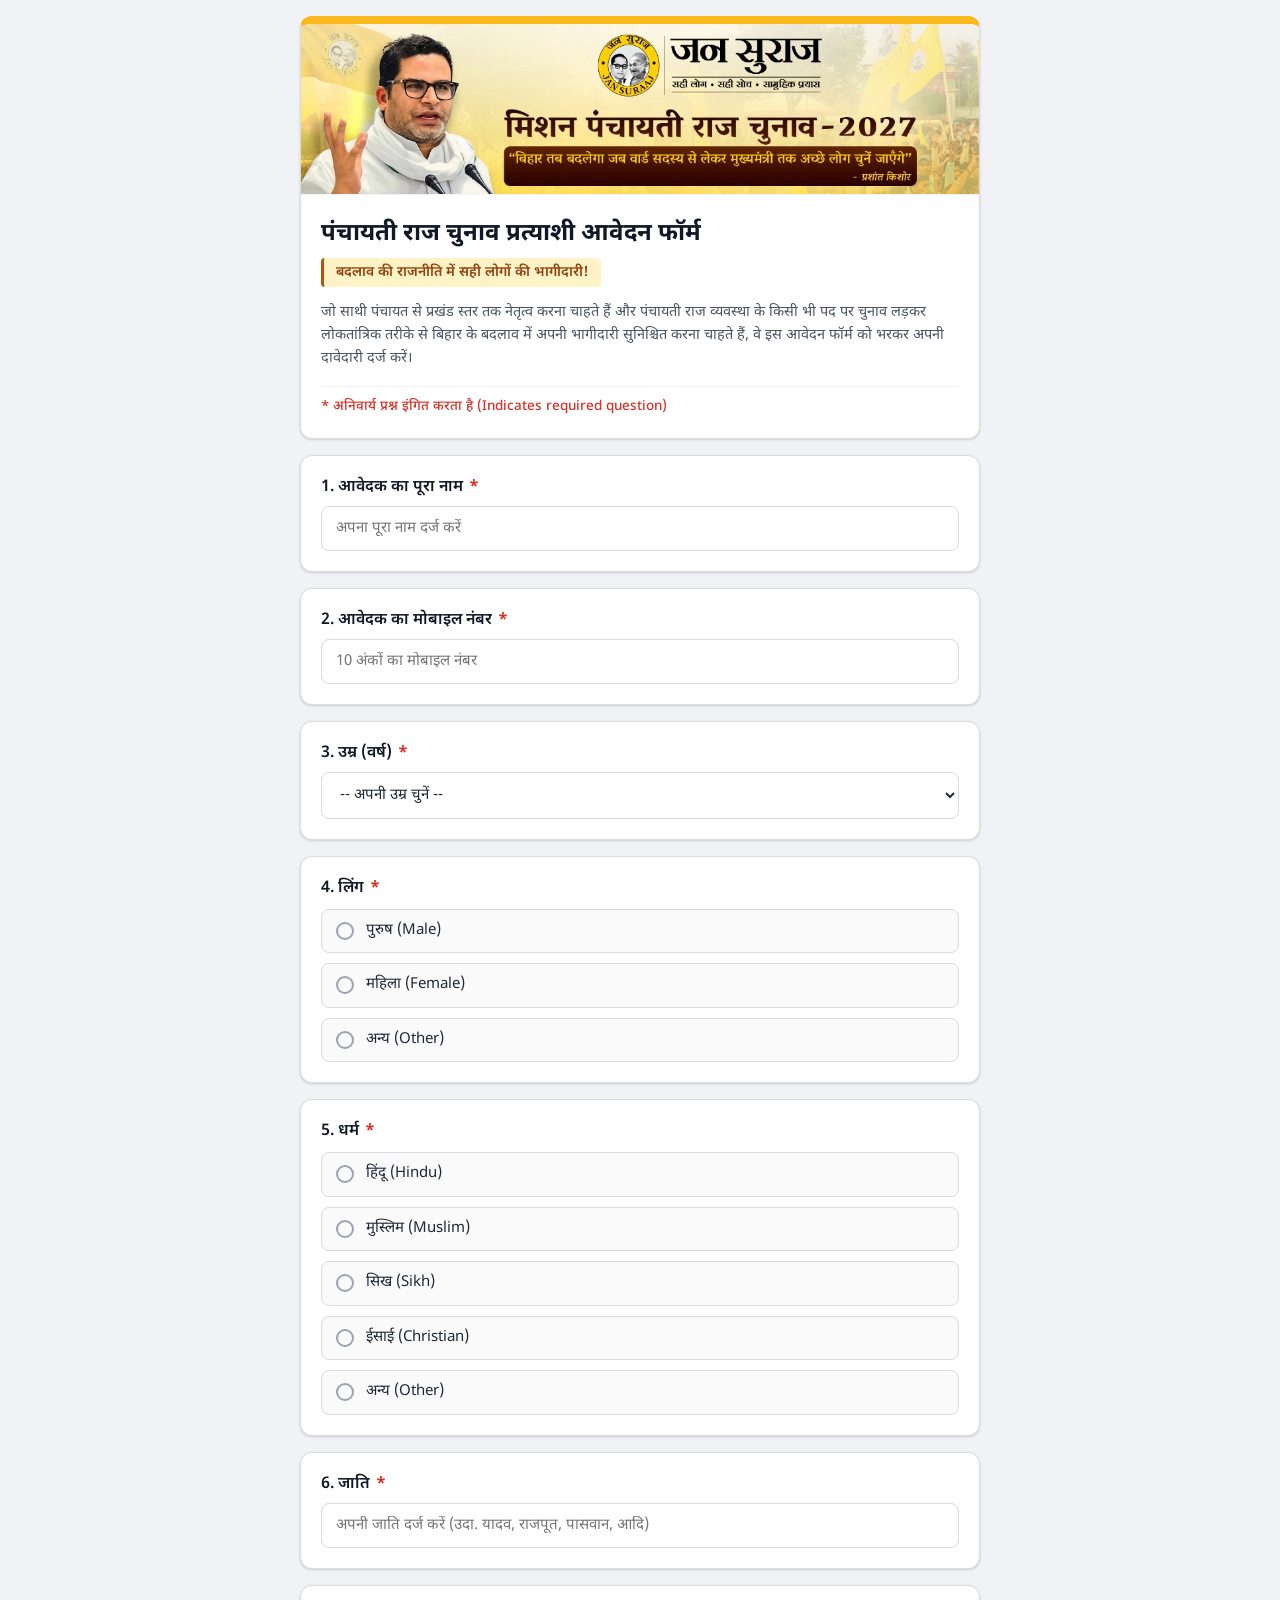
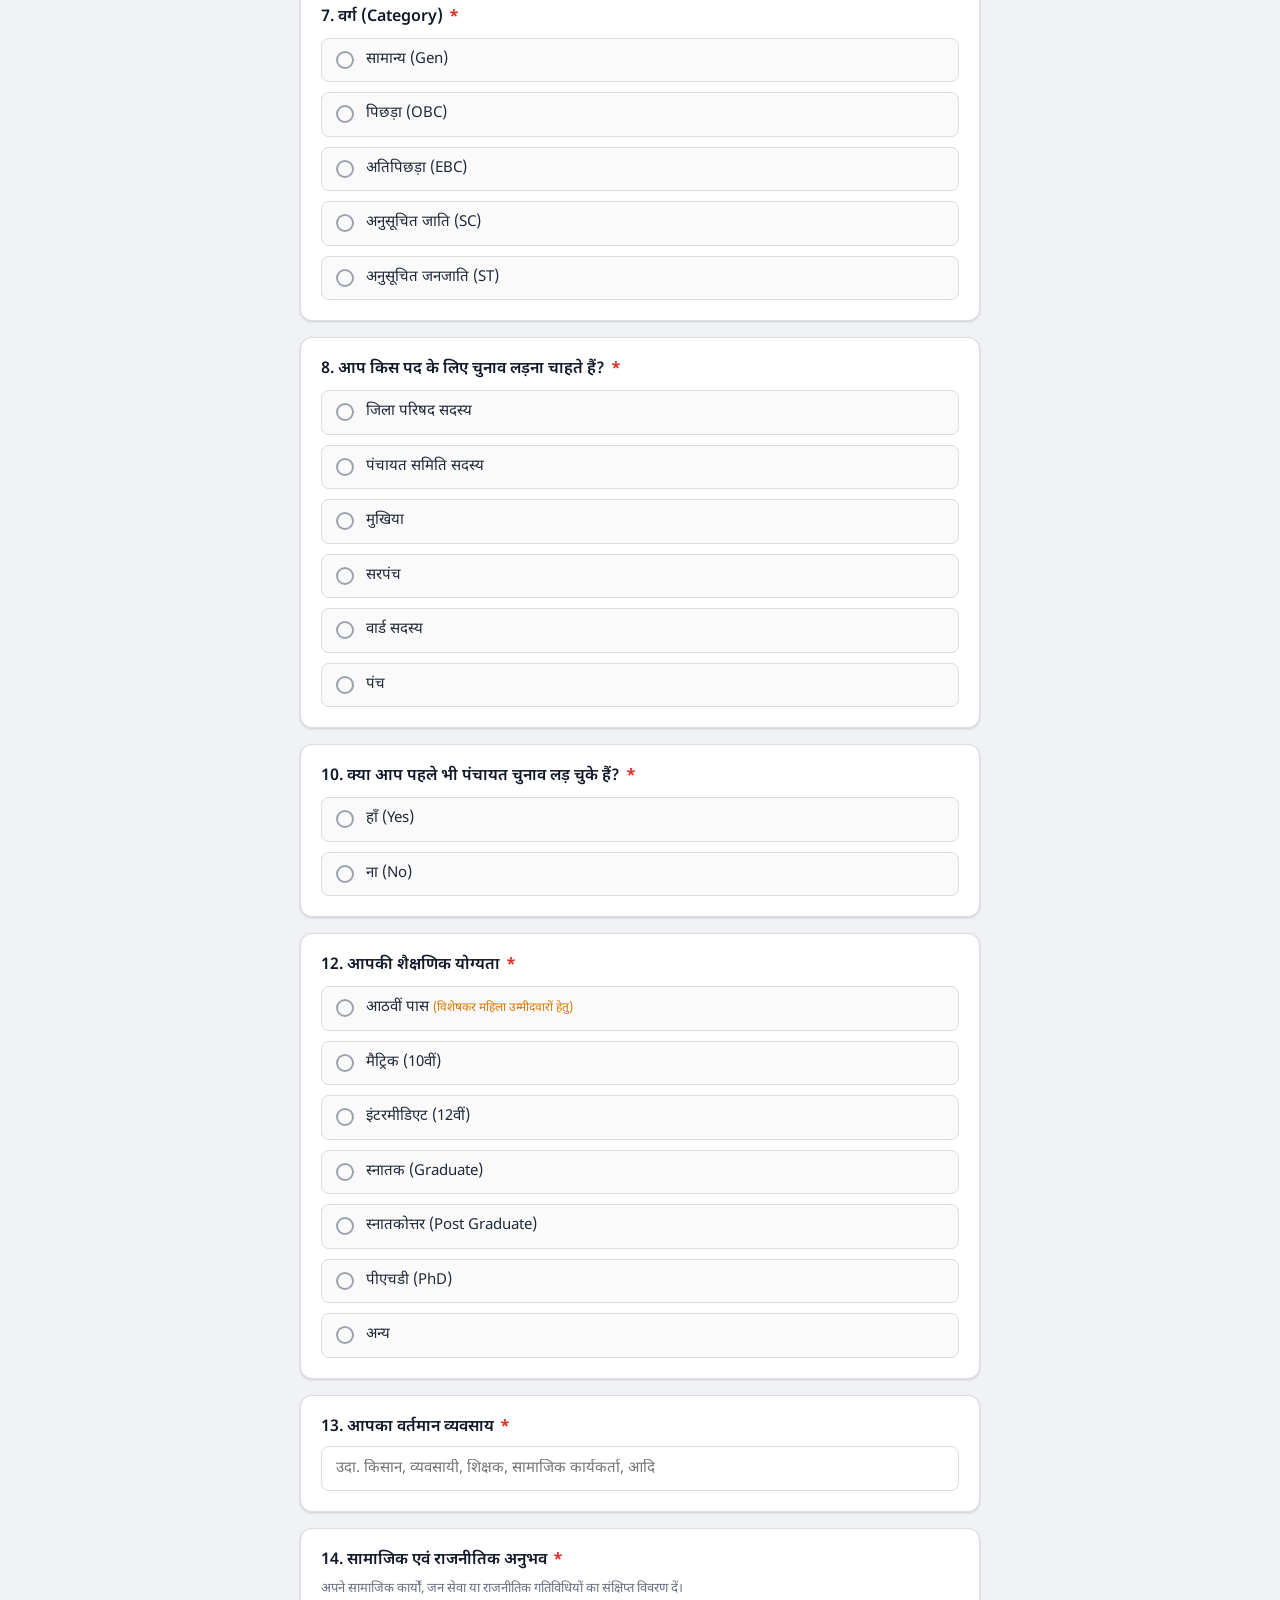
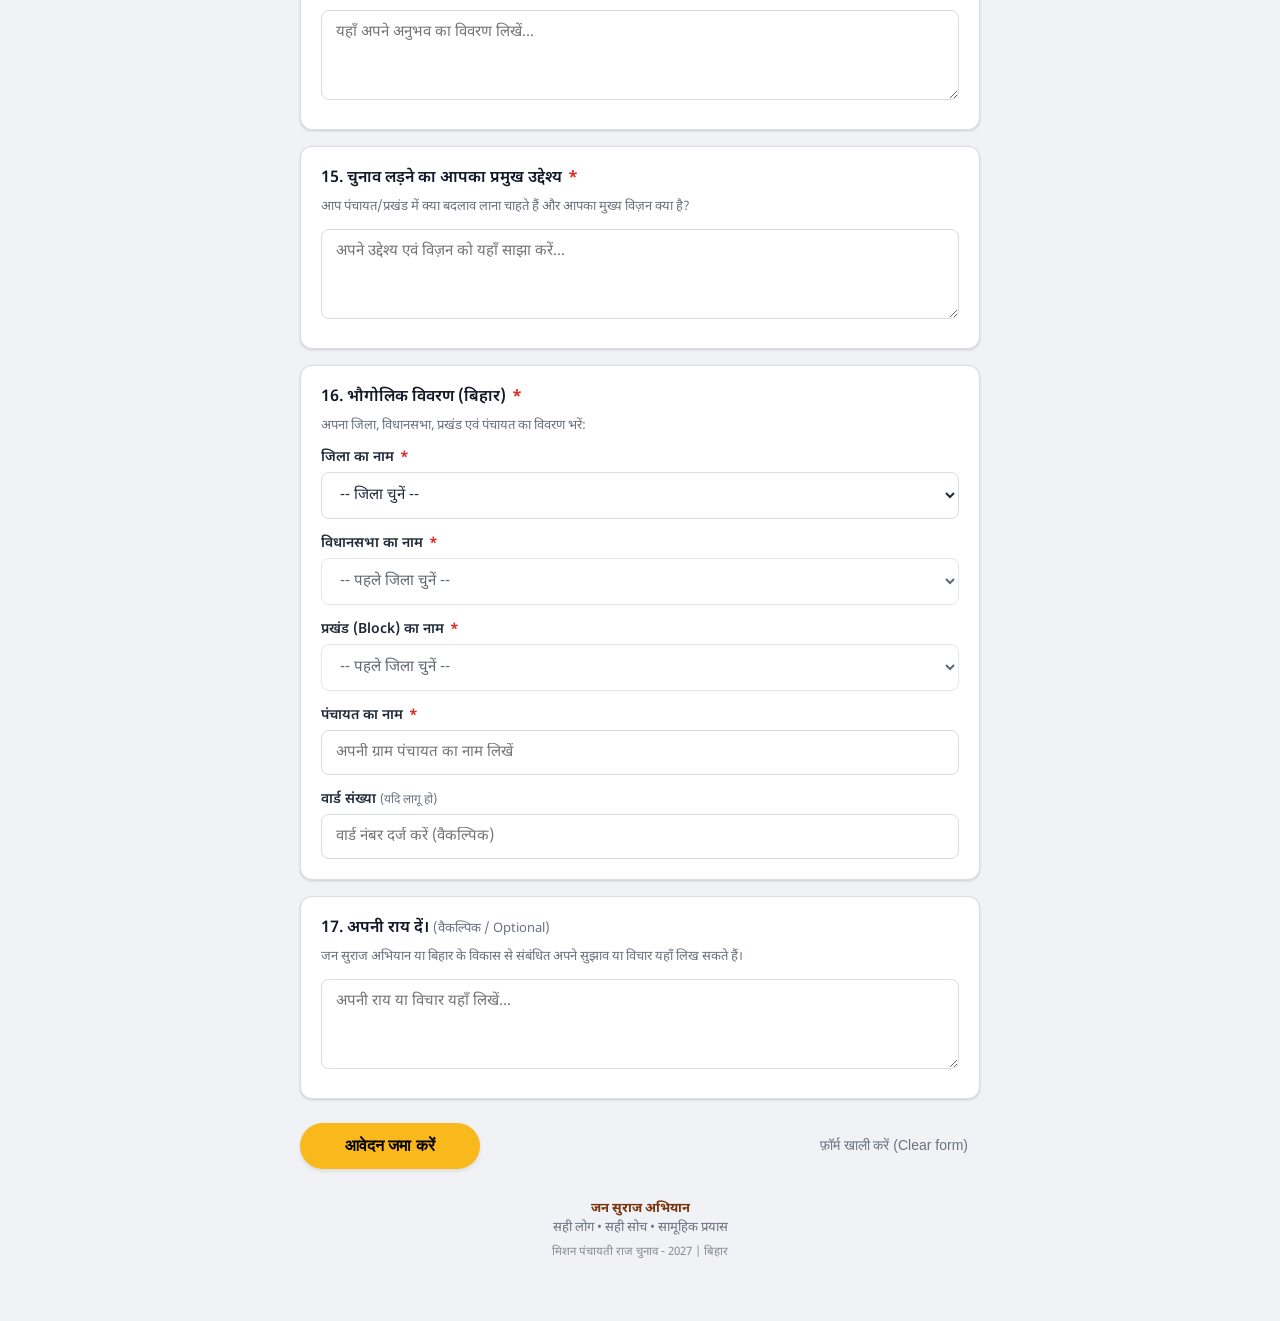
==== commit d012f283: "Hide admin links from public form; add password protection and settings to admin dashboard" ====
--- a/index.html
+++ b/index.html
@@ -15,16 +15,6 @@
 
   <div class="container">
 
-    <!-- Top Action Links -->
-    <div class="top-bar">
-      <button type="button" class="icon-btn" id="btnOpenSettings" title="Google Sheet सेटिंग्स">
-        ⚙️ <span>शीट लिंक</span>
-      </button>
-      <a href="admin.html" class="icon-btn" title="एडमिन पैनल व एक्सपोर्ट">
-        📊 <span>एडमिन पैनल</span>
-      </a>
-    </div>
-
     <!-- Main Header Card -->
     <div class="header-card">
       <img src="assets/banner.jpg" alt="जन सुराज - मिशन पंचायती राज चुनाव 2027" class="banner-img">
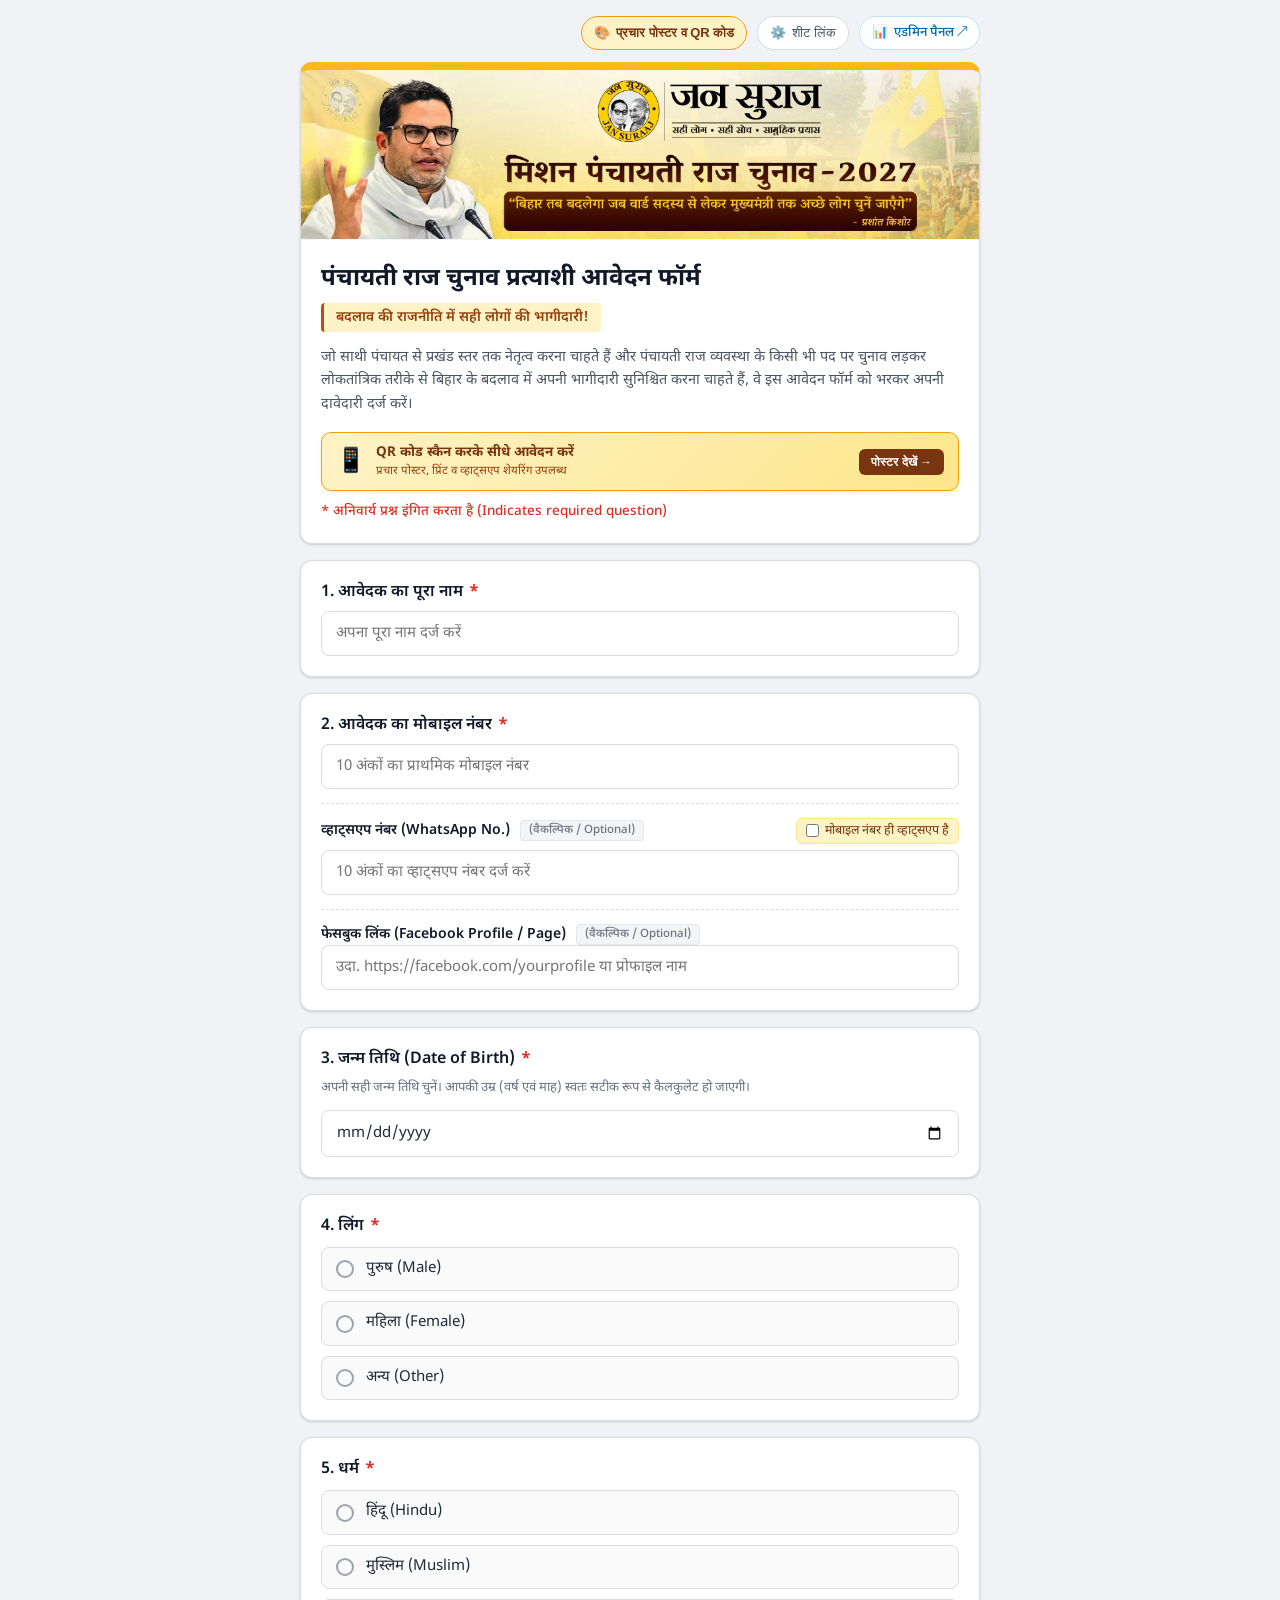
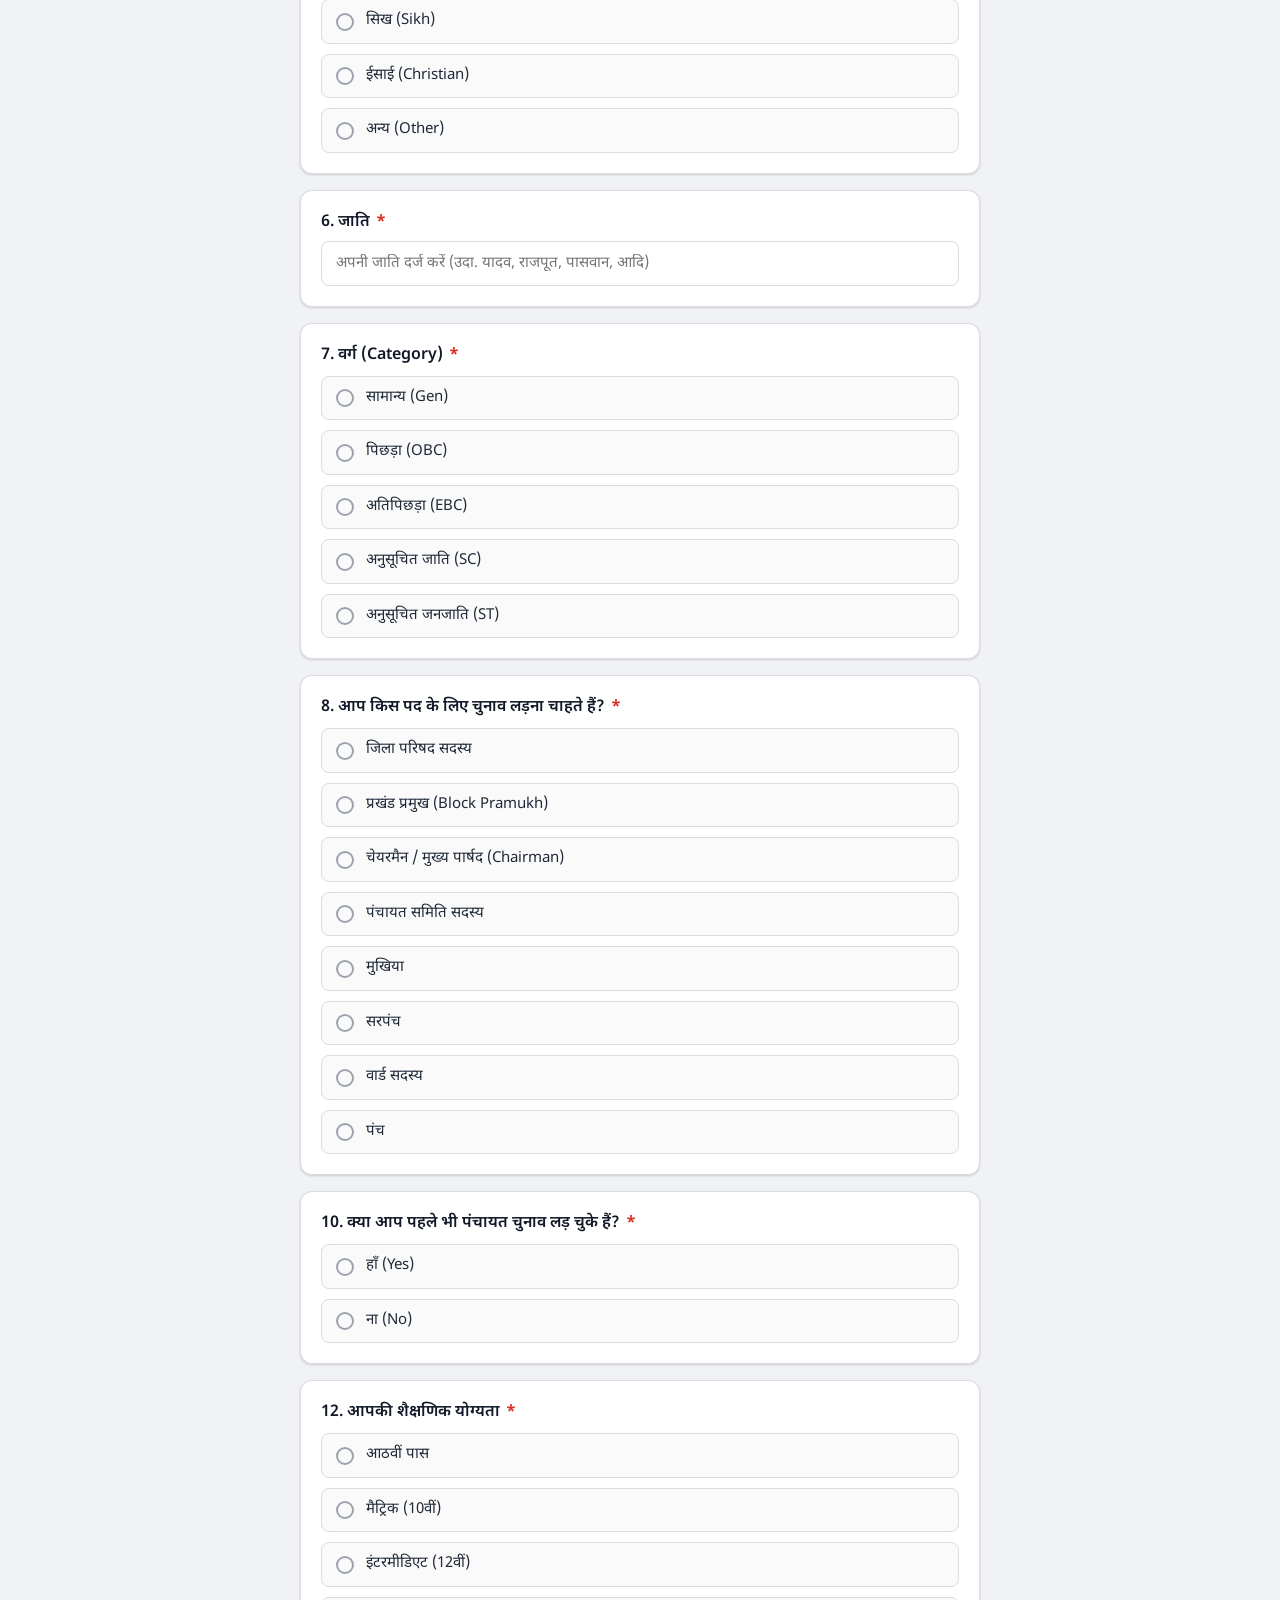
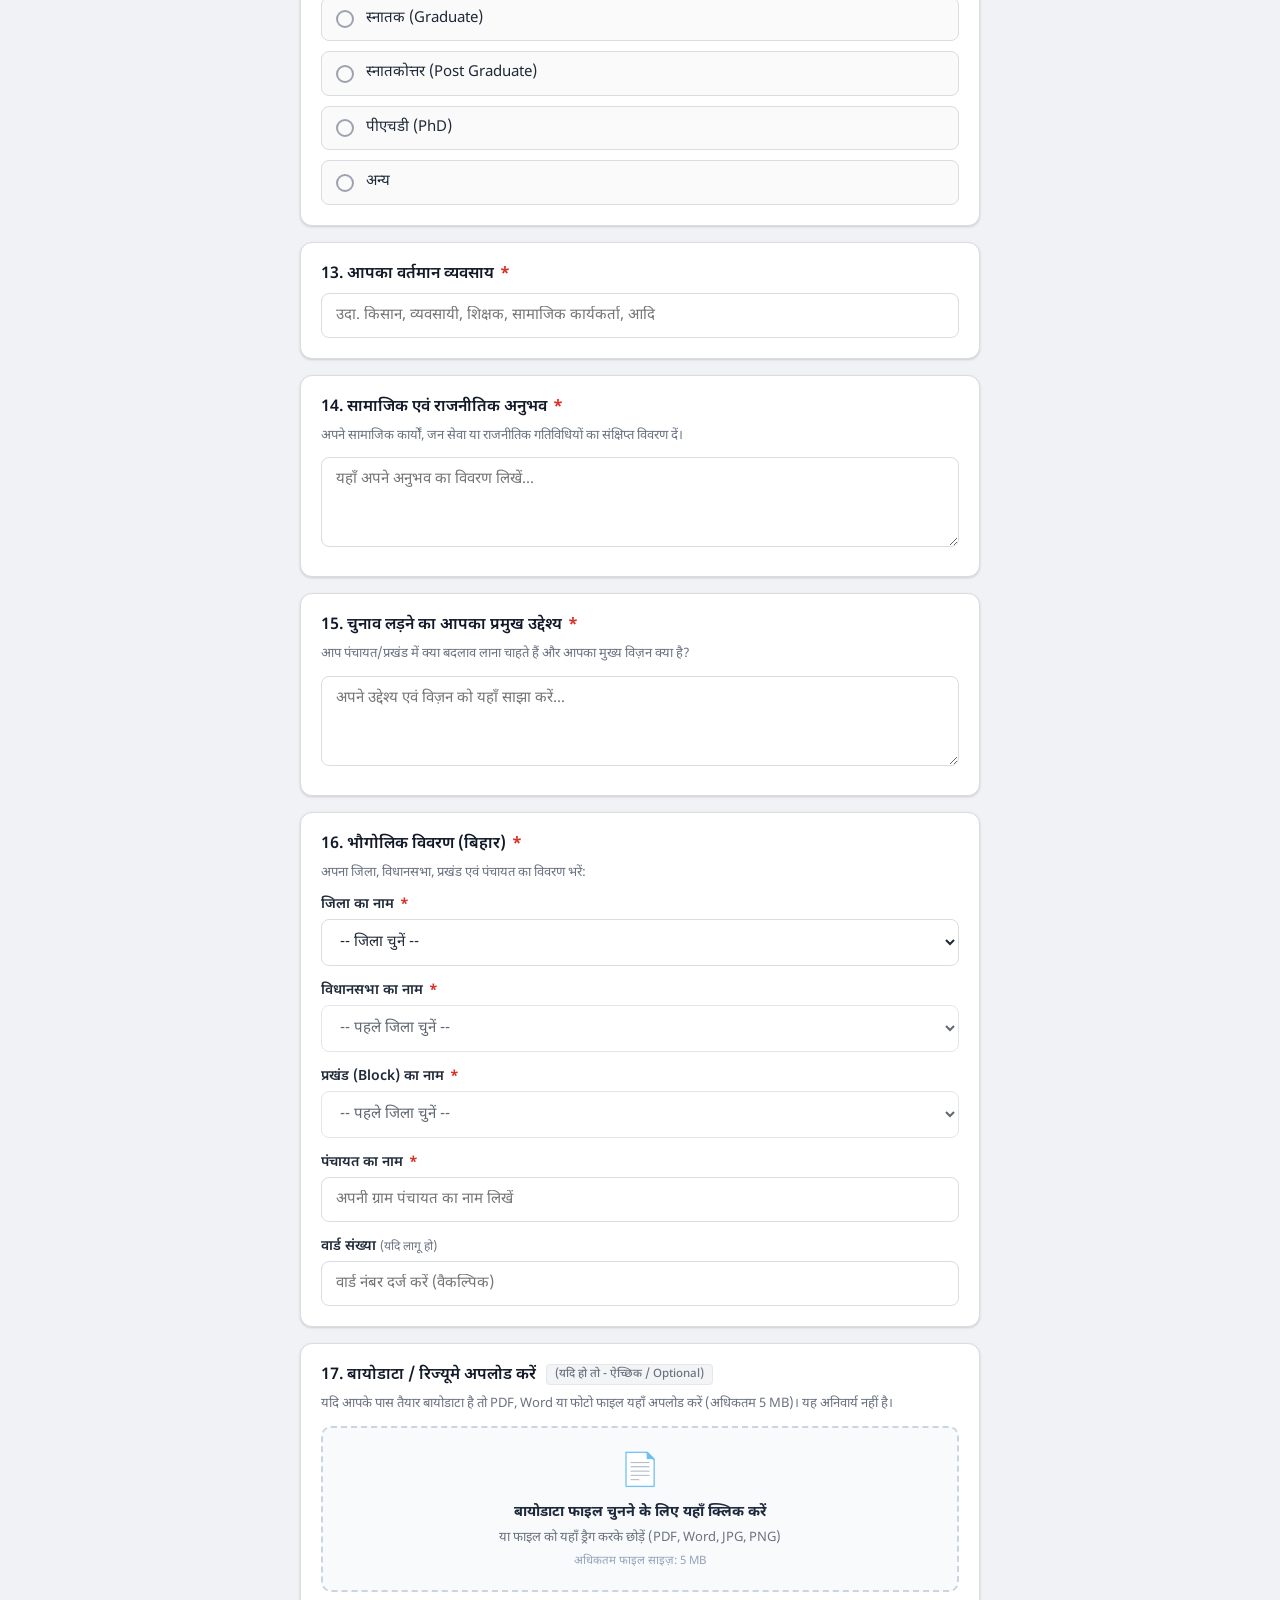
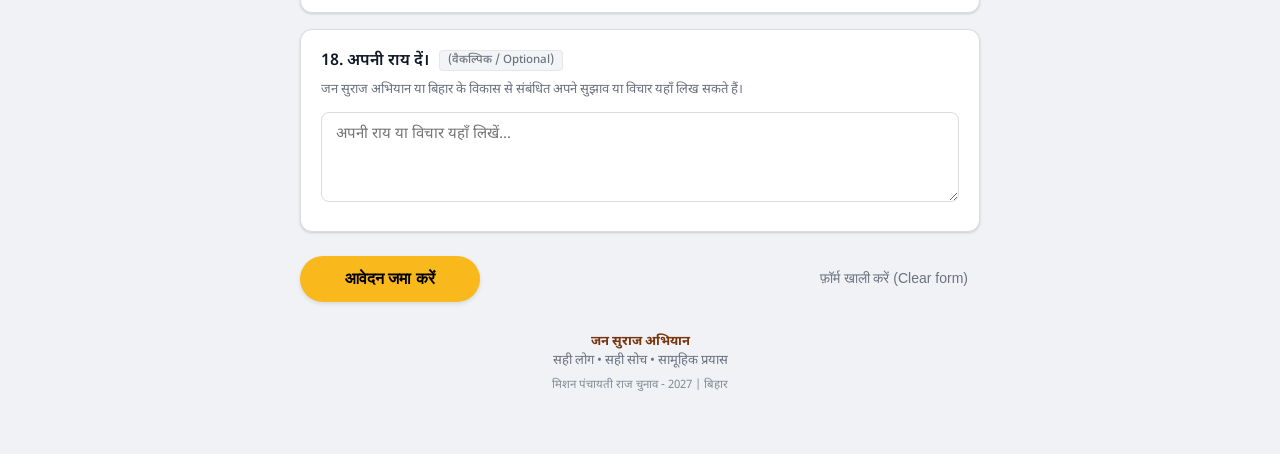
==== commit 655395e7: "feat: Add DOB automated age calculation, WhatsApp, FB link, Block Pramukh & Chairman posts, optional" ====
--- a/index.html
+++ b/index.html
@@ -1,5 +1,6 @@
 <!DOCTYPE html>
 <html lang="hi">
+
 <head>
   <meta charset="UTF-8">
   <meta name="viewport" content="width=device-width, initial-scale=1.0">
@@ -8,12 +9,27 @@
   <!-- Google Fonts: Noto Sans Devanagari -->
   <link rel="preconnect" href="https://fonts.googleapis.com">
   <link rel="preconnect" href="https://fonts.gstatic.com" crossorigin>
-  <link href="https://fonts.googleapis.com/css2?family=Noto+Sans+Devanagari:wght@400;500;600;700;800&display=swap" rel="stylesheet">
+  <link href="https://fonts.googleapis.com/css2?family=Noto+Sans+Devanagari:wght@400;500;600;700;800&family=Plus+Jakarta+Sans:wght@500;600;700&display=swap"
+    rel="stylesheet">
   <link rel="stylesheet" href="style.css">
 </head>
+
 <body>
 
   <div class="container">
+
+    <!-- Top Action Bar -->
+    <div class="top-bar">
+      <button type="button" class="icon-btn creative-pill" id="btnOpenCreative">
+        <span>🎨</span> प्रचार पोस्टर व QR कोड
+      </button>
+      <button type="button" class="icon-btn" id="btnOpenSettings">
+        <span>⚙️</span> शीट लिंक
+      </button>
+      <a href="admin.html" target="_blank" class="icon-btn" style="color:#0369a1; border-color:#bae6fd;">
+        <span>📊</span> एडमिन पैनल ↗
+      </a>
+    </div>
 
     <!-- Main Header Card -->
     <div class="header-card">
@@ -22,8 +38,23 @@
         <h1 class="form-title">पंचायती राज चुनाव प्रत्याशी आवेदन फॉर्म</h1>
         <div class="badge-subtitle">बदलाव की राजनीति में सही लोगों की भागीदारी!</div>
         <p class="form-description">
-          जो साथी पंचायत से प्रखंड स्तर तक नेतृत्व करना चाहते हैं और पंचायती राज व्यवस्था के किसी भी पद पर चुनाव लड़कर लोकतांत्रिक तरीके से बिहार के बदलाव में अपनी भागीदारी सुनिश्चित करना चाहते हैं, वे इस आवेदन फॉर्म को भरकर अपनी दावेदारी दर्ज करें।
+          जो साथी पंचायत से प्रखंड स्तर तक नेतृत्व करना चाहते हैं और पंचायती राज व्यवस्था के किसी भी पद पर चुनाव लड़कर
+          लोकतांत्रिक तरीके से बिहार के बदलाव में अपनी भागीदारी सुनिश्चित करना चाहते हैं, वे इस आवेदन फॉर्म को भरकर अपनी
+          दावेदारी दर्ज करें।
         </p>
+        
+        <!-- QR Scan & Share Pill -->
+        <div class="header-qr-pill" id="bannerQrPill">
+          <div class="qr-pill-left">
+            <span class="qr-pill-icon">📱</span>
+            <div>
+              <div class="qr-pill-main">QR कोड स्कैन करके सीधे आवेदन करें</div>
+              <div class="qr-pill-sub">प्रचार पोस्टर, प्रिंट व व्हाट्सएप शेयरिंग उपलब्ध</div>
+            </div>
+          </div>
+          <button type="button" class="qr-pill-btn">पोस्टर देखें →</button>
+        </div>
+
         <div class="required-notice">* अनिवार्य प्रश्न इंगित करता है (Indicates required question)</div>
       </div>
     </div>
@@ -36,29 +67,66 @@
         <label class="question-label" for="fullName">
           1. आवेदक का पूरा नाम <span class="req-star">*</span>
         </label>
-        <input type="text" id="fullName" name="fullName" class="input-text" placeholder="अपना पूरा नाम दर्ज करें" required>
+        <input type="text" id="fullName" name="fullName" class="input-text" placeholder="अपना पूरा नाम दर्ज करें"
+          required>
         <div class="error-msg">कृपया आवेदक का पूरा नाम दर्ज करें।</div>
       </div>
 
-      <!-- 2. मोबाइल नंबर -->
+      <!-- 2. मोबाइल एवं संपर्क विवरण (Mobile, WhatsApp, Facebook) -->
       <div class="card" id="card_mobile">
         <label class="question-label" for="mobile">
           2. आवेदक का मोबाइल नंबर <span class="req-star">*</span>
         </label>
-        <input type="tel" id="mobile" name="mobile" class="input-text" placeholder="10 अंकों का मोबाइल नंबर" maxlength="10" pattern="[6-9][0-9]{9}" required>
+        <input type="tel" id="mobile" name="mobile" class="input-text" placeholder="10 अंकों का प्राथमिक मोबाइल नंबर"
+          maxlength="10" pattern="[6-9][0-9]{9}" required>
         <div class="error-msg">कृपया एक वैध 10-अंकीय मोबाइल नंबर दर्ज करें (6-9 से शुरू)।</div>
-      </div>
-
-      <!-- 3. उम्र -->
-      <div class="card" id="card_age">
-        <label class="question-label" for="age">
-          3. उम्र (वर्ष) <span class="req-star">*</span>
-        </label>
-        <select id="age" name="age" class="select-input" required>
-          <option value="">-- अपनी उम्र चुनें --</option>
-          <!-- Auto-populated 21 to 75 via JS -->
-        </select>
-        <div class="error-msg">कृपया अपनी उम्र का चयन करें (न्यूनतम 21 वर्ष)।</div>
+
+        <!-- WhatsApp Number (Optional) -->
+        <div class="contact-subfield">
+          <div class="contact-header-row">
+            <label class="question-label sublabel" for="whatsapp">
+              व्हाट्सएप नंबर (WhatsApp No.) <span class="optional-tag">(वैकल्पिक / Optional)</span>
+            </label>
+            <label class="same-as-mobile-label">
+              <input type="checkbox" id="sameAsMobile">
+              <span>मोबाइल नंबर ही व्हाट्सएप है</span>
+            </label>
+          </div>
+          <input type="tel" id="whatsapp" name="whatsapp" class="input-text" placeholder="10 अंकों का व्हाट्सएप नंबर दर्ज करें"
+            maxlength="10">
+        </div>
+
+        <!-- Facebook Link (Optional) -->
+        <div class="contact-subfield">
+          <label class="question-label sublabel" for="fbLink">
+            फेसबुक लिंक (Facebook Profile / Page) <span class="optional-tag">(वैकल्पिक / Optional)</span>
+          </label>
+          <input type="url" id="fbLink" name="fbLink" class="input-text"
+            placeholder="उदा. https://facebook.com/yourprofile या प्रोफाइल नाम">
+        </div>
+      </div>
+
+      <!-- 3. जन्म तिथि (DOB) एवं उम्र गणना -->
+      <div class="card" id="card_dob">
+        <label class="question-label" for="dob">
+          3. जन्म तिथि (Date of Birth) <span class="req-star">*</span>
+        </label>
+        <div class="question-help">अपनी सही जन्म तिथि चुनें। आपकी उम्र (वर्ष एवं माह) स्वतः सटीक रूप से कैलकुलेट हो जाएगी।</div>
+        <input type="date" id="dob" name="dob" class="input-text" required>
+        <div class="error-msg" id="err_dob">कृपया अपनी सही जन्म तिथि चुनें।</div>
+
+        <!-- Automated Age Calculation Display Box -->
+        <div id="ageCalculationBox" class="age-calc-box" style="display:none;">
+          <div class="age-calc-row">
+            <span class="age-calc-icon">🎂</span>
+            <div class="age-calc-details">
+              <div class="age-calc-title">गणना की गई वास्तविक उम्र (Calculated Age):</div>
+              <div class="age-calc-val" id="calculatedAgeText">-</div>
+            </div>
+          </div>
+          <div class="age-calc-note" id="eligibilityNotice"></div>
+        </div>
+        <input type="hidden" id="calculatedAge" name="calculatedAge" value="">
       </div>
 
       <!-- 4. लिंग -->
@@ -118,7 +186,8 @@
         <label class="question-label" for="caste">
           6. जाति <span class="req-star">*</span>
         </label>
-        <input type="text" id="caste" name="caste" class="input-text" placeholder="अपनी जाति दर्ज करें (उदा. यादव, राजपूत, पासवान, आदि)" required>
+        <input type="text" id="caste" name="caste" class="input-text"
+          placeholder="अपनी जाति दर्ज करें (उदा. यादव, राजपूत, पासवान, आदि)" required>
         <div class="error-msg">कृपया अपनी जाति दर्ज करें।</div>
       </div>
 
@@ -163,6 +232,14 @@
             <span class="option-text">जिला परिषद सदस्य</span>
           </label>
           <label class="radio-option">
+            <input type="radio" name="postApplied" value="प्रखंड प्रमुख">
+            <span class="option-text">प्रखंड प्रमुख (Block Pramukh)</span>
+          </label>
+          <label class="radio-option">
+            <input type="radio" name="postApplied" value="चेयरमैन / मुख्य पार्षद">
+            <span class="option-text">चेयरमैन / मुख्य पार्षद (Chairman)</span>
+          </label>
+          <label class="radio-option">
             <input type="radio" name="postApplied" value="पंचायत समिति सदस्य">
             <span class="option-text">पंचायत समिति सदस्य</span>
           </label>
@@ -186,17 +263,17 @@
         <div class="error-msg">कृपया चुनाव लड़ने वाले पद का चयन करें।</div>
       </div>
 
-      <!-- 9. CONDITIONAL: अगर जिला परिषद का चुनाव लड़ना चाहते हैं तो क्षेत्र संख्या बतायें -->
+      <!-- 9. जिला परिषद प्रादेशिक निर्वाचन क्षेत्र संख्या (बिना Asterisk / ऐच्छिक) -->
       <div class="card conditional-field" id="card_zpKshetra">
         <label class="question-label" for="zpKshetra">
-          9. जिला परिषद प्रादेशिक निर्वाचन क्षेत्र संख्या (1 से 75 तक) <span class="req-star">*</span>
-        </label>
-        <div class="question-help">यदि आप जिला परिषद का चुनाव लड़ना चाहते हैं तो क्षेत्र संख्या बतायें।</div>
+          9. जिला परिषद प्रादेशिक निर्वाचन क्षेत्र संख्या (1 से 75 तक)
+          <span class="optional-tag">(जिला परिषद प्रत्याशी हेतु - ऐच्छिक)</span>
+        </label>
+        <div class="question-help">यदि आप जिला परिषद का चुनाव लड़ना चाहते हैं तो अपना क्षेत्र संख्या बतायें।</div>
         <select id="zpKshetra" name="zpKshetra" class="select-input">
-          <option value="">-- प्रादेशिक निर्वाचन क्षेत्र संख्या चुनें --</option>
+          <option value="">-- प्रादेशिक निर्वाचन क्षेत्र संख्या चुनें (ऐच्छिक) --</option>
           <!-- 1 to 75 populated via JS -->
         </select>
-        <div class="error-msg">कृपया जिला परिषद क्षेत्र संख्या चुनें।</div>
       </div>
 
       <!-- 10. क्या आप पहले भी पंचायत चुनाव लड़ चुके हैं? -->
@@ -228,6 +305,14 @@
             <span class="option-text">जिला परिषद सदस्य</span>
           </label>
           <label class="radio-option">
+            <input type="radio" name="pastPost" value="प्रखंड प्रमुख">
+            <span class="option-text">प्रखंड प्रमुख</span>
+          </label>
+          <label class="radio-option">
+            <input type="radio" name="pastPost" value="चेयरमैन / मुख्य पार्षद">
+            <span class="option-text">चेयरमैन / मुख्य पार्षद</span>
+          </label>
+          <label class="radio-option">
             <input type="radio" name="pastPost" value="पंचायत समिति सदस्य">
             <span class="option-text">पंचायत समिति सदस्य</span>
           </label>
@@ -259,7 +344,7 @@
         <div class="error-msg">कृपया पूर्व में लड़े गए पद का चयन करें।</div>
       </div>
 
-      <!-- 12. आपकी शैक्षणिक योग्यता -->
+      <!-- 12. आपकी शैक्षणिक योग्यता (विशेषकर महिला उम्मीदवार हटा दिया गया) -->
       <div class="card" id="card_education">
         <label class="question-label">
           12. आपकी शैक्षणिक योग्यता <span class="req-star">*</span>
@@ -267,7 +352,7 @@
         <div class="radio-group">
           <label class="radio-option" id="opt_eighth">
             <input type="radio" name="education" value="आठवीं पास" required>
-            <span class="option-text">आठवीं पास <small style="color:#d97706; font-size:12px;">(विशेषकर महिला उम्मीदवारों हेतु)</small></span>
+            <span class="option-text">आठवीं पास</span>
           </label>
           <label class="radio-option">
             <input type="radio" name="education" value="मैट्रिक (10वीं)">
@@ -302,7 +387,8 @@
         <label class="question-label" for="occupation">
           13. आपका वर्तमान व्यवसाय <span class="req-star">*</span>
         </label>
-        <input type="text" id="occupation" name="occupation" class="input-text" placeholder="उदा. किसान, व्यवसायी, शिक्षक, सामाजिक कार्यकर्ता, आदि" required>
+        <input type="text" id="occupation" name="occupation" class="input-text"
+          placeholder="उदा. किसान, व्यवसायी, शिक्षक, सामाजिक कार्यकर्ता, आदि" required>
         <div class="error-msg">कृपया अपना वर्तमान व्यवसाय दर्ज करें।</div>
       </div>
 
@@ -312,7 +398,8 @@
           14. सामाजिक एवं राजनीतिक अनुभव <span class="req-star">*</span>
         </label>
         <div class="question-help">अपने सामाजिक कार्यों, जन सेवा या राजनीतिक गतिविधियों का संक्षिप्त विवरण दें।</div>
-        <textarea id="experience" name="experience" class="textarea-input" placeholder="यहाँ अपने अनुभव का विवरण लिखें..." required></textarea>
+        <textarea id="experience" name="experience" class="textarea-input"
+          placeholder="यहाँ अपने अनुभव का विवरण लिखें..." required></textarea>
         <div class="error-msg">कृपया अपने अनुभव का विवरण दर्ज करें।</div>
       </div>
 
@@ -322,7 +409,8 @@
           15. चुनाव लड़ने का आपका प्रमुख उद्देश्य <span class="req-star">*</span>
         </label>
         <div class="question-help">आप पंचायत/प्रखंड में क्या बदलाव लाना चाहते हैं और आपका मुख्य विज़न क्या है?</div>
-        <textarea id="objective" name="objective" class="textarea-input" placeholder="अपने उद्देश्य एवं विज़न को यहाँ साझा करें..." required></textarea>
+        <textarea id="objective" name="objective" class="textarea-input"
+          placeholder="अपने उद्देश्य एवं विज़न को यहाँ साझा करें..." required></textarea>
         <div class="error-msg">कृपया चुनाव लड़ने का अपना उद्देश्य दर्ज करें।</div>
       </div>
 
@@ -372,7 +460,8 @@
           <label for="panchayat" style="display:block; font-size:14px; font-weight:600; margin-bottom:4px;">
             पंचायत का नाम <span class="req-star">*</span>
           </label>
-          <input type="text" id="panchayat" name="panchayat" class="input-text" placeholder="अपनी ग्राम पंचायत का नाम लिखें" required>
+          <input type="text" id="panchayat" name="panchayat" class="input-text"
+            placeholder="अपनी ग्राम पंचायत का नाम लिखें" required>
           <div class="error-msg" id="err_panchayat">कृपया पंचायत का नाम दर्ज करें।</div>
         </div>
 
@@ -385,13 +474,45 @@
         </div>
       </div>
 
-      <!-- 17. अपनी राय दें -->
+      <!-- 17. बायोडाटा / रिज्यूमे अपलोड करें (यदि हो तो - ऐच्छिक) -->
+      <div class="card" id="card_biodata">
+        <label class="question-label" for="biodataFile">
+          17. बायोडाटा / रिज्यूमे अपलोड करें <span class="optional-tag">(यदि हो तो - ऐच्छिक / Optional)</span>
+        </label>
+        <div class="question-help">
+          यदि आपके पास तैयार बायोडाटा है तो PDF, Word या फोटो फाइल यहाँ अपलोड करें (अधिकतम 5 MB)। यह अनिवार्य नहीं है।
+        </div>
+
+        <div class="file-upload-box" id="fileDropZone">
+          <input type="file" id="biodataFile" accept=".pdf,.doc,.docx,.jpg,.jpeg,.png" style="display:none;">
+          <div class="upload-prompt" id="uploadPrompt" onclick="document.getElementById('biodataFile').click()">
+            <div class="upload-icon">📄</div>
+            <div class="upload-text"><strong>बायोडाटा फाइल चुनने के लिए यहाँ क्लिक करें</strong></div>
+            <div class="upload-subtext">या फाइल को यहाँ ड्रैग करके छोड़ें (PDF, Word, JPG, PNG)</div>
+            <div class="upload-hint">अधिकतम फाइल साइज़: 5 MB</div>
+          </div>
+          <div class="file-info-preview" id="fileInfoPreview" style="display:none;">
+            <div class="file-details">
+              <span class="file-icon-badge">📎</span>
+              <div>
+                <div class="file-name" id="fileNameDisplay">biodata.pdf</div>
+                <div class="file-size" id="fileSizeDisplay">1.2 MB</div>
+              </div>
+            </div>
+            <button type="button" class="btn-remove-file" id="btnRemoveFile" title="फाइल हटाएं">✕ हटाएं</button>
+          </div>
+        </div>
+      </div>
+
+      <!-- 18. अपनी राय दें -->
       <div class="card" id="card_feedback">
         <label class="question-label" for="feedback">
-          17. अपनी राय दें। <span style="font-size:13px; color:var(--text-muted); font-weight:normal;">(वैकल्पिक / Optional)</span>
-        </label>
-        <div class="question-help">जन सुराज अभियान या बिहार के विकास से संबंधित अपने सुझाव या विचार यहाँ लिख सकते हैं।</div>
-        <textarea id="feedback" name="feedback" class="textarea-input" placeholder="अपनी राय या विचार यहाँ लिखें..."></textarea>
+          18. अपनी राय दें। <span class="optional-tag">(वैकल्पिक / Optional)</span>
+        </label>
+        <div class="question-help">जन सुराज अभियान या बिहार के विकास से संबंधित अपने सुझाव या विचार यहाँ लिख सकते हैं।
+        </div>
+        <textarea id="feedback" name="feedback" class="textarea-input"
+          placeholder="अपनी राय या विचार यहाँ लिखें..."></textarea>
       </div>
 
       <!-- Action Buttons -->
@@ -420,7 +541,7 @@
       <div class="success-icon-wrap">✓</div>
       <h2 class="modal-title">आवेदन सफलतापूर्वक दर्ज हो गया!</h2>
       <p class="modal-subtitle">जन सुराज के साथ जुड़ने और बिहार बदलाव की इस मुहिम में शामिल होने के लिए धन्यवाद।</p>
-      
+
       <div class="ref-box">
         <div class="ref-label">आवेदन संदर्भ संख्या (Reference ID)</div>
         <div class="ref-code" id="modalRefId">JS-2027-XXXXXX</div>
@@ -435,6 +556,14 @@
           <span class="summary-key">मोबाइल नंबर:</span>
           <span class="summary-val" id="sum_mobile">-</span>
         </div>
+        <div class="summary-item" id="row_sum_wa" style="display:none;">
+          <span class="summary-key">व्हाट्सएप नंबर:</span>
+          <span class="summary-val" id="sum_whatsapp">-</span>
+        </div>
+        <div class="summary-item">
+          <span class="summary-key">जन्म तिथि एवं उम्र:</span>
+          <span class="summary-val" id="sum_age">-</span>
+        </div>
         <div class="summary-item">
           <span class="summary-key">प्रत्याशी पद:</span>
           <span class="summary-val" id="sum_post">-</span>
@@ -443,9 +572,14 @@
           <span class="summary-key">जिला व प्रखंड:</span>
           <span class="summary-val" id="sum_location">-</span>
         </div>
-      </div>
-
-      <div id="syncStatusBadge" style="margin: 12px 0 16px; font-size:12.5px; padding:9px 12px; border-radius:6px; text-align:center;"></div>
+        <div class="summary-item" id="row_sum_bio" style="display:none;">
+          <span class="summary-key">बायोडाटा:</span>
+          <span class="summary-val" id="sum_biodata" style="color:#059669;">संलग्न (Attached)</span>
+        </div>
+      </div>
+
+      <div id="syncStatusBadge"
+        style="margin: 12px 0 16px; font-size:12.5px; padding:9px 12px; border-radius:6px; text-align:center;"></div>
 
       <div class="modal-actions">
         <a href="#" id="btnShareWhatsapp" target="_blank" class="btn-whatsapp">
@@ -461,38 +595,102 @@
     </div>
   </div>
 
+  <!-- Creative & Campaign Poster Modal with QR Code -->
+  <div class="modal-overlay" id="creativeModal">
+    <div class="modal-card creative-modal-card">
+      
+      <!-- Printable Poster Card -->
+      <div class="campaign-poster" id="printablePoster">
+        <div class="poster-header-strip">
+          <span class="poster-badge">बिहार पंचायती राज चुनाव - 2027</span>
+        </div>
+
+        <div class="poster-brand">
+          <img src="assets/banner.jpg" alt="जन सुराज" class="poster-banner-img">
+        </div>
+
+        <div class="poster-body">
+          <h2 class="poster-main-title">प्रत्याशी आवेदन आमंत्रण</h2>
+          <div class="poster-tagline">सही लोग • सही सोच • सामूहिक प्रयास</div>
+          <p class="poster-desc">
+            बिहार के बदलाव में अपनी भागीदारी सुनिश्चित करें! वार्ड सदस्य, मुखिया, सरपंच, पंचायत समिति, जिला परिषद, प्रखंड प्रमुख व चेयरमैन पद हेतु अपनी दावेदारी ऑनलाइन दर्ज करें।
+          </p>
+
+          <div class="poster-qr-wrapper">
+            <div class="qr-glow-card">
+              <div id="creativeQrCode" class="qr-code-box"></div>
+              <div class="qr-callout-pill">📲 मोबाइल कैमरे से QR कोड स्कैन करें</div>
+            </div>
+            <div class="poster-cta-text">
+              <strong>स्कैन करके तुरंत आवेदन करें</strong>
+              <div class="poster-web-url" id="creativeFormUrl">https://...</div>
+            </div>
+          </div>
+
+          <div class="poster-footer-note">
+            <span>जन सुराज अभियान | संपर्क: 1800-XXX-XXXX</span>
+          </div>
+        </div>
+      </div>
+
+      <!-- Poster Action Bar (Hidden during print) -->
+      <div class="poster-actions no-print">
+        <button type="button" class="btn-print-poster" id="btnPrintCreative">
+          <span>🖨️</span> पोस्टर प्रिंट / PDF सेव करें
+        </button>
+        <a href="#" target="_blank" class="btn-share-poster" id="btnSharePosterWa">
+          <span>💬</span> व्हाट्सएप पर शेयर करें
+        </a>
+        <button type="button" class="btn-copy-url" id="btnCopyFormLink">
+          <span>📋</span> लिंक कॉपी करें
+        </button>
+        <button type="button" class="btn-close-creative" id="btnCloseCreative">
+          ✕ बंद करें
+        </button>
+      </div>
+
+    </div>
+  </div>
+
   <!-- Settings Modal (Google Sheets Connection) -->
   <div class="modal-overlay" id="settingsModal">
     <div class="modal-card">
       <h2 class="modal-title" style="text-align:left;">⚙️ Google Sheet कनेक्शन सेटिंग्स</h2>
       <p class="modal-subtitle" style="text-align:left; font-size:13.5px; margin-bottom:16px;">
-        अपने Google Sheet का Apps Script Web App URL यहाँ पेस्ट करें ताकि हर आवेदन सीधे आपकी Google Sheet में स्वतः सेव हो सके।
+        अपने Google Sheet का Apps Script Web App URL यहाँ पेस्ट करें ताकि हर आवेदन सीधे आपकी Google Sheet में स्वतः सेव
+        हो सके।
       </p>
 
       <div style="margin-bottom:16px;">
         <label for="inputWebhookUrl" style="display:block; font-size:13.5px; font-weight:600; margin-bottom:6px;">
           Google Apps Script Web App URL:
         </label>
-        <input type="url" id="inputWebhookUrl" class="input-text" placeholder="https://script.google.com/macros/s/.../exec">
+        <input type="url" id="inputWebhookUrl" class="input-text"
+          placeholder="https://script.google.com/macros/s/.../exec">
         <div style="font-size:12px; color:var(--text-muted); margin-top:4px;">
           (गूगल शीट > Extensions > Apps Script > Deploy > Web App से प्राप्त URL)
         </div>
       </div>
 
-      <div style="background:#f9fafb; padding:12px; border-radius:8px; font-size:12.5px; line-height:1.5; margin-bottom:18px;">
-        💡 <strong>नोट:</strong> यदि कोई URL सेट नहीं है, तो आवेदन ब्राउज़र के <strong>Local Storage</strong> में सुरक्षित रहते हैं और एडमिन पैनल से एक्सेल/CSV में डाउनलोड किए जा सकते हैं।
+      <div
+        style="background:#f9fafb; padding:12px; border-radius:8px; font-size:12.5px; line-height:1.5; margin-bottom:18px;">
+        💡 <strong>नोट:</strong> यदि कोई URL सेट नहीं है, तो आवेदन ब्राउज़र के <strong>Local Storage</strong> में
+        सुरक्षित रहते हैं और एडमिन पैनल से एक्सेल/CSV में डाउनलोड किए जा सकते हैं।
       </div>
 
       <div style="display:flex; justify-content:flex-end; gap:10px;">
         <button type="button" id="btnCancelSettings" class="btn-secondary" style="padding:8px 16px;">रद्द करें</button>
-        <button type="button" id="btnSaveSettings" class="btn-submit" style="min-width:auto; padding:8px 20px; font-size:14px;">सेव करें</button>
+        <button type="button" id="btnSaveSettings" class="btn-submit"
+          style="min-width:auto; padding:8px 20px; font-size:14px;">सेव करें</button>
       </div>
     </div>
   </div>
 
   <!-- Scripts -->
+  <script src="assets/qrcode.min.js"></script>
   <script src="geoData.js"></script>
   <script src="config.js"></script>
   <script src="app.js"></script>
 </body>
+
 </html>
--- a/style.css
+++ b/style.css
@@ -571,3 +571,525 @@
     flex-direction: column-reverse;
   }
 }
+
+
+/* =========================================================
+   NEW FEATURES & ADDITIONS: JAN SURAAJ 2027 FORM
+   ========================================================= */
+
+/* Optional Tag */
+.optional-tag {
+  font-size: 11.5px;
+  font-weight: 500;
+  color: var(--text-muted);
+  background: #f3f4f6;
+  padding: 2px 8px;
+  border-radius: 4px;
+  margin-left: 6px;
+  vertical-align: middle;
+  border: 1px solid #e5e7eb;
+}
+
+/* Contact Subfields (WhatsApp & Facebook) */
+.contact-subfield {
+  margin-top: 14px;
+  padding-top: 14px;
+  border-top: 1px dashed var(--border-color);
+}
+
+.contact-header-row {
+  display: flex;
+  justify-content: space-between;
+  align-items: center;
+  flex-wrap: wrap;
+  gap: 8px;
+  margin-bottom: 6px;
+}
+
+.sublabel {
+  font-size: 14px !important;
+  margin-bottom: 0 !important;
+  font-weight: 600;
+}
+
+.same-as-mobile-label {
+  display: inline-flex;
+  align-items: center;
+  gap: 6px;
+  font-size: 12.5px;
+  color: var(--primary-dark);
+  background: #fef3c7;
+  padding: 3px 9px;
+  border-radius: 6px;
+  cursor: pointer;
+  user-select: none;
+  border: 1px solid #fde68a;
+  transition: all 0.2s;
+}
+
+.same-as-mobile-label:hover {
+  background: #fde68a;
+}
+
+/* Automated Age Calculation Box */
+.age-calc-box {
+  margin-top: 14px;
+  border-radius: 10px;
+  padding: 12px 14px;
+  background: #f8fafc;
+  border: 1px solid var(--border-color);
+  animation: fadeIn 0.25s ease;
+}
+
+@keyframes fadeIn {
+  from { opacity: 0; transform: translateY(-4px); }
+  to { opacity: 1; transform: translateY(0); }
+}
+
+.age-calc-box.success {
+  background: #ecfdf5;
+  border-color: #a7f3d0;
+}
+
+.age-calc-box.warning {
+  background: #fffbeb;
+  border-color: #fde68a;
+}
+
+.age-calc-row {
+  display: flex;
+  align-items: center;
+  gap: 12px;
+}
+
+.age-calc-icon {
+  font-size: 24px;
+  line-height: 1;
+}
+
+.age-calc-details {
+  flex: 1;
+}
+
+.age-calc-title {
+  font-size: 12.5px;
+  color: var(--text-muted);
+  font-weight: 500;
+}
+
+.age-calc-val {
+  font-size: 17px;
+  font-weight: 700;
+  color: #111827;
+  margin-top: 2px;
+}
+
+.age-calc-note {
+  margin-top: 8px;
+  font-size: 12.5px;
+  line-height: 1.4;
+  padding-top: 6px;
+  border-top: 1px dashed rgba(0, 0, 0, 0.08);
+}
+
+/* File Upload Box (Biodata) */
+.file-upload-box {
+  border: 2px dashed #cbd5e1;
+  background: #f8fafc;
+  border-radius: 10px;
+  padding: 20px 16px;
+  text-align: center;
+  cursor: pointer;
+  transition: all 0.2s;
+  margin-top: 8px;
+}
+
+.file-upload-box:hover,
+.file-upload-box.drag-over {
+  border-color: var(--primary-color);
+  background: #fffdf5;
+}
+
+.upload-icon {
+  font-size: 32px;
+  margin-bottom: 6px;
+}
+
+.upload-text {
+  font-size: 14.5px;
+  color: #1e293b;
+}
+
+.upload-subtext {
+  font-size: 13px;
+  color: var(--text-muted);
+  margin-top: 4px;
+}
+
+.upload-hint {
+  font-size: 11.5px;
+  color: #94a3b8;
+  margin-top: 6px;
+}
+
+.file-info-preview {
+  display: flex;
+  align-items: center;
+  justify-content: space-between;
+  background: white;
+  border: 1px solid #e2e8f0;
+  border-radius: 8px;
+  padding: 10px 14px;
+  text-align: left;
+}
+
+.file-details {
+  display: flex;
+  align-items: center;
+  gap: 10px;
+  overflow: hidden;
+}
+
+.file-icon-badge {
+  font-size: 22px;
+}
+
+.file-name {
+  font-size: 14px;
+  font-weight: 600;
+  color: #0f172a;
+  word-break: break-all;
+}
+
+.file-size {
+  font-size: 12px;
+  color: var(--text-muted);
+}
+
+.btn-remove-file {
+  background: #fee2e2;
+  color: #ef4444;
+  border: none;
+  padding: 5px 10px;
+  border-radius: 6px;
+  font-size: 12px;
+  font-weight: 600;
+  cursor: pointer;
+  transition: all 0.15s;
+}
+
+.btn-remove-file:hover {
+  background: #fecaca;
+  color: #b91c1c;
+}
+
+/* Header QR Pill Banner */
+.header-qr-pill {
+  margin-top: 16px;
+  background: linear-gradient(135deg, #fef3c7 0%, #fde68a 100%);
+  border: 1px solid #f59e0b;
+  border-radius: 10px;
+  padding: 10px 14px;
+  display: flex;
+  align-items: center;
+  justify-content: space-between;
+  gap: 10px;
+  cursor: pointer;
+  transition: all 0.2s;
+  box-shadow: 0 2px 4px rgba(245, 158, 11, 0.15);
+}
+
+.header-qr-pill:hover {
+  transform: translateY(-1px);
+  box-shadow: 0 4px 10px rgba(245, 158, 11, 0.25);
+  background: linear-gradient(135deg, #fef08a 0%, #fcd34d 100%);
+}
+
+.qr-pill-left {
+  display: flex;
+  align-items: center;
+  gap: 10px;
+}
+
+.qr-pill-icon {
+  font-size: 24px;
+  line-height: 1;
+}
+
+.qr-pill-main {
+  font-size: 13.5px;
+  font-weight: 700;
+  color: #78350f;
+}
+
+.qr-pill-sub {
+  font-size: 11.5px;
+  color: #92400e;
+}
+
+.qr-pill-btn {
+  background: #78350f;
+  color: #ffffff;
+  border: none;
+  font-size: 12px;
+  font-weight: 700;
+  padding: 6px 12px;
+  border-radius: 6px;
+  white-space: nowrap;
+  cursor: pointer;
+}
+
+.creative-pill {
+  background: #fef3c7 !important;
+  color: #78350f !important;
+  border-color: #f59e0b !important;
+  font-weight: 600;
+}
+
+/* Campaign Poster & Creative Modal */
+.creative-modal-card {
+  max-width: 520px !important;
+  padding: 16px !important;
+}
+
+.campaign-poster {
+  background: #ffffff;
+  border: 2px solid #0d5c3a;
+  border-radius: 14px;
+  overflow: hidden;
+  box-shadow: 0 10px 25px rgba(0, 0, 0, 0.15);
+}
+
+.poster-header-strip {
+  background: #0d5c3a;
+  color: #ffffff;
+  padding: 8px 14px;
+  text-align: center;
+}
+
+.poster-badge {
+  font-size: 13px;
+  font-weight: 700;
+  letter-spacing: 0.5px;
+}
+
+.poster-brand {
+  background: #000;
+  max-height: 140px;
+  overflow: hidden;
+}
+
+.poster-banner-img {
+  width: 100%;
+  height: 140px;
+  object-fit: cover;
+  display: block;
+}
+
+.poster-body {
+  padding: 20px 18px;
+  text-align: center;
+  background: radial-gradient(circle at top, #fffdf2 0%, #ffffff 70%);
+}
+
+.poster-main-title {
+  font-size: 22px;
+  font-weight: 800;
+  color: #0d5c3a;
+  margin-bottom: 4px;
+}
+
+.poster-tagline {
+  display: inline-block;
+  background: #fef3c7;
+  color: #92400e;
+  font-size: 13px;
+  font-weight: 700;
+  padding: 3px 12px;
+  border-radius: 20px;
+  margin-bottom: 12px;
+  border: 1px solid #fde68a;
+}
+
+.poster-desc {
+  font-size: 13.5px;
+  color: #334155;
+  line-height: 1.5;
+  margin-bottom: 18px;
+  padding: 0 8px;
+}
+
+.poster-qr-wrapper {
+  background: #f8fafc;
+  border: 1px solid #e2e8f0;
+  border-radius: 12px;
+  padding: 16px;
+  margin-bottom: 16px;
+  display: flex;
+  flex-direction: column;
+  align-items: center;
+}
+
+.qr-glow-card {
+  background: white;
+  padding: 12px;
+  border-radius: 10px;
+  box-shadow: 0 4px 15px rgba(0, 0, 0, 0.08);
+  display: inline-flex;
+  flex-direction: column;
+  align-items: center;
+  border: 1px solid #e2e8f0;
+}
+
+.qr-code-box {
+  width: 190px;
+  height: 190px;
+  display: flex;
+  align-items: center;
+  justify-content: center;
+}
+
+.qr-code-box img,
+.qr-code-box canvas {
+  width: 190px !important;
+  height: 190px !important;
+  display: block;
+}
+
+.qr-callout-pill {
+  margin-top: 8px;
+  font-size: 11px;
+  font-weight: 700;
+  color: #0d5c3a;
+  background: #ecfdf5;
+  padding: 2px 10px;
+  border-radius: 12px;
+  border: 1px solid #a7f3d0;
+}
+
+.poster-cta-text {
+  margin-top: 10px;
+  font-size: 14px;
+  color: #0f172a;
+}
+
+.poster-web-url {
+  font-size: 11px;
+  color: var(--text-muted);
+  word-break: break-all;
+  margin-top: 3px;
+  font-family: monospace;
+}
+
+.poster-footer-note {
+  font-size: 11.5px;
+  color: var(--text-muted);
+  padding-top: 10px;
+  border-top: 1px solid #f1f5f9;
+}
+
+.poster-actions {
+  display: grid;
+  grid-template-columns: 1fr 1fr;
+  gap: 8px;
+  margin-top: 14px;
+}
+
+.btn-print-poster {
+  background: #0d5c3a;
+  color: white;
+  border: none;
+  padding: 10px;
+  border-radius: 8px;
+  font-size: 13.5px;
+  font-weight: 600;
+  cursor: pointer;
+  display: flex;
+  align-items: center;
+  justify-content: center;
+  gap: 6px;
+}
+
+.btn-print-poster:hover {
+  background: #09472d;
+}
+
+.btn-share-poster {
+  background: #25d366;
+  color: white;
+  border: none;
+  padding: 10px;
+  border-radius: 8px;
+  font-size: 13.5px;
+  font-weight: 600;
+  text-decoration: none;
+  cursor: pointer;
+  display: flex;
+  align-items: center;
+  justify-content: center;
+  gap: 6px;
+}
+
+.btn-share-poster:hover {
+  background: #1ebc59;
+}
+
+.btn-copy-url {
+  background: #f1f5f9;
+  color: #1e293b;
+  border: 1px solid #cbd5e1;
+  padding: 9px;
+  border-radius: 8px;
+  font-size: 13px;
+  font-weight: 600;
+  cursor: pointer;
+  display: flex;
+  align-items: center;
+  justify-content: center;
+  gap: 6px;
+}
+
+.btn-close-creative {
+  background: #fee2e2;
+  color: #b91c1c;
+  border: none;
+  padding: 9px;
+  border-radius: 8px;
+  font-size: 13px;
+  font-weight: 600;
+  cursor: pointer;
+}
+
+/* Print Stylesheet */
+@media print {
+  body * {
+    visibility: hidden;
+  }
+  .modal-overlay {
+    position: static !important;
+    background: none !important;
+    padding: 0 !important;
+  }
+  #creativeModal,
+  #creativeModal .campaign-poster,
+  #creativeModal .campaign-poster * {
+    visibility: visible !important;
+  }
+  #creativeModal {
+    position: absolute !important;
+    left: 0 !important;
+    top: 0 !important;
+    width: 100% !important;
+    display: block !important;
+  }
+  .no-print {
+    display: none !important;
+  }
+  .campaign-poster {
+    border: 2px solid #000 !important;
+    box-shadow: none !important;
+    width: 100% !important;
+    max-width: 580px !important;
+    margin: 0 auto !important;
+  }
+}
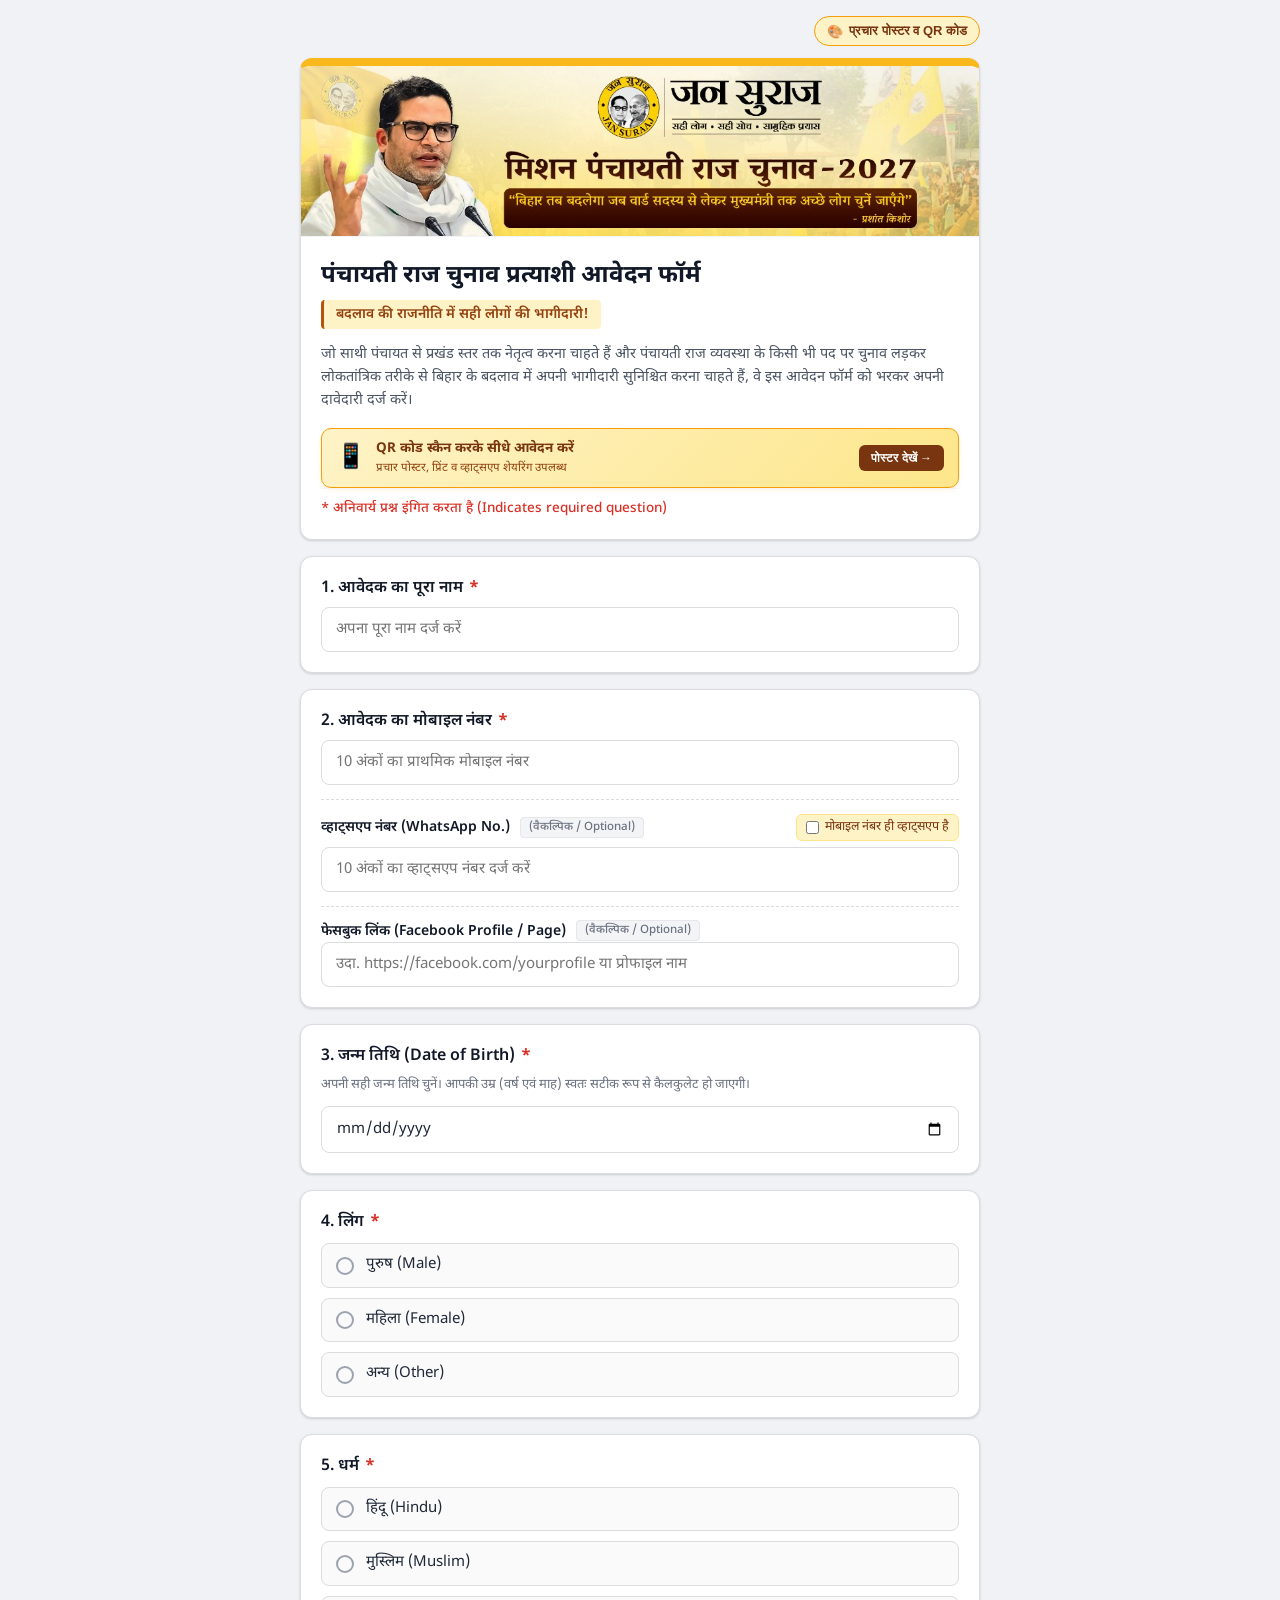
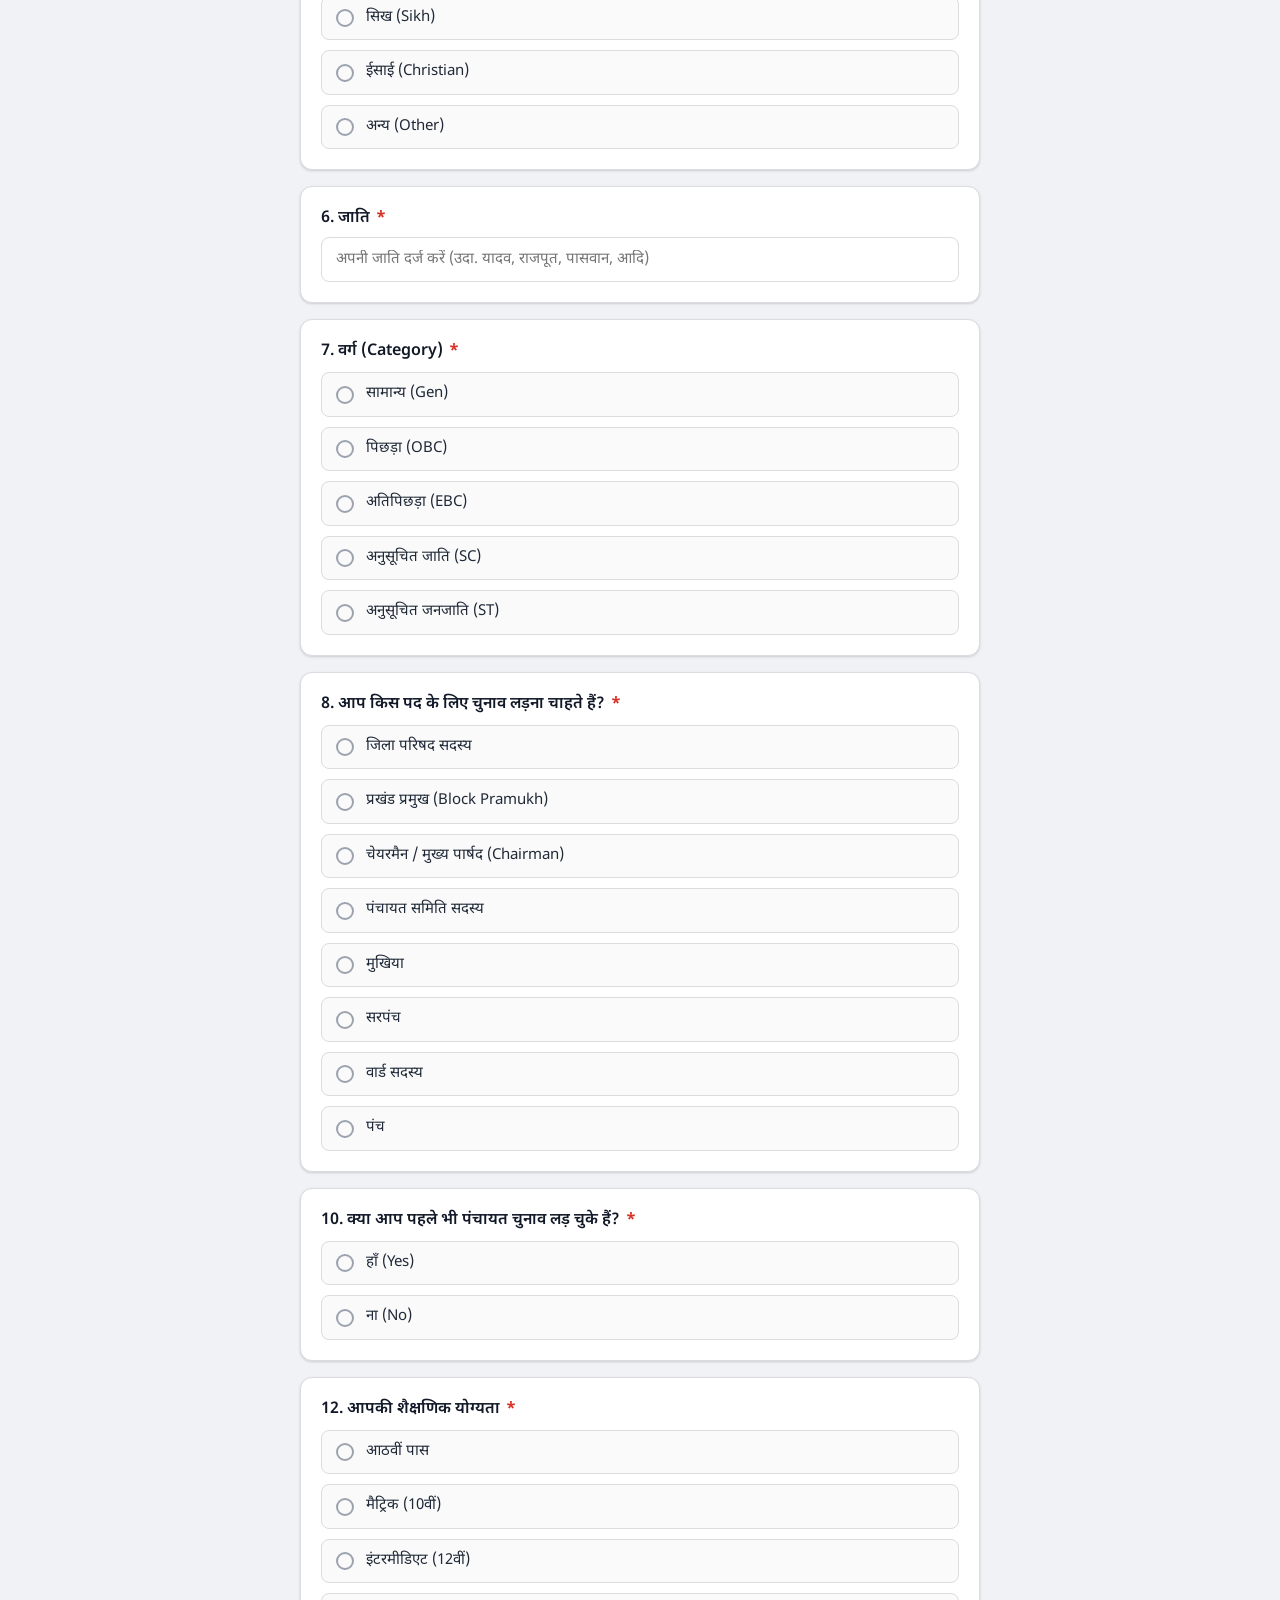
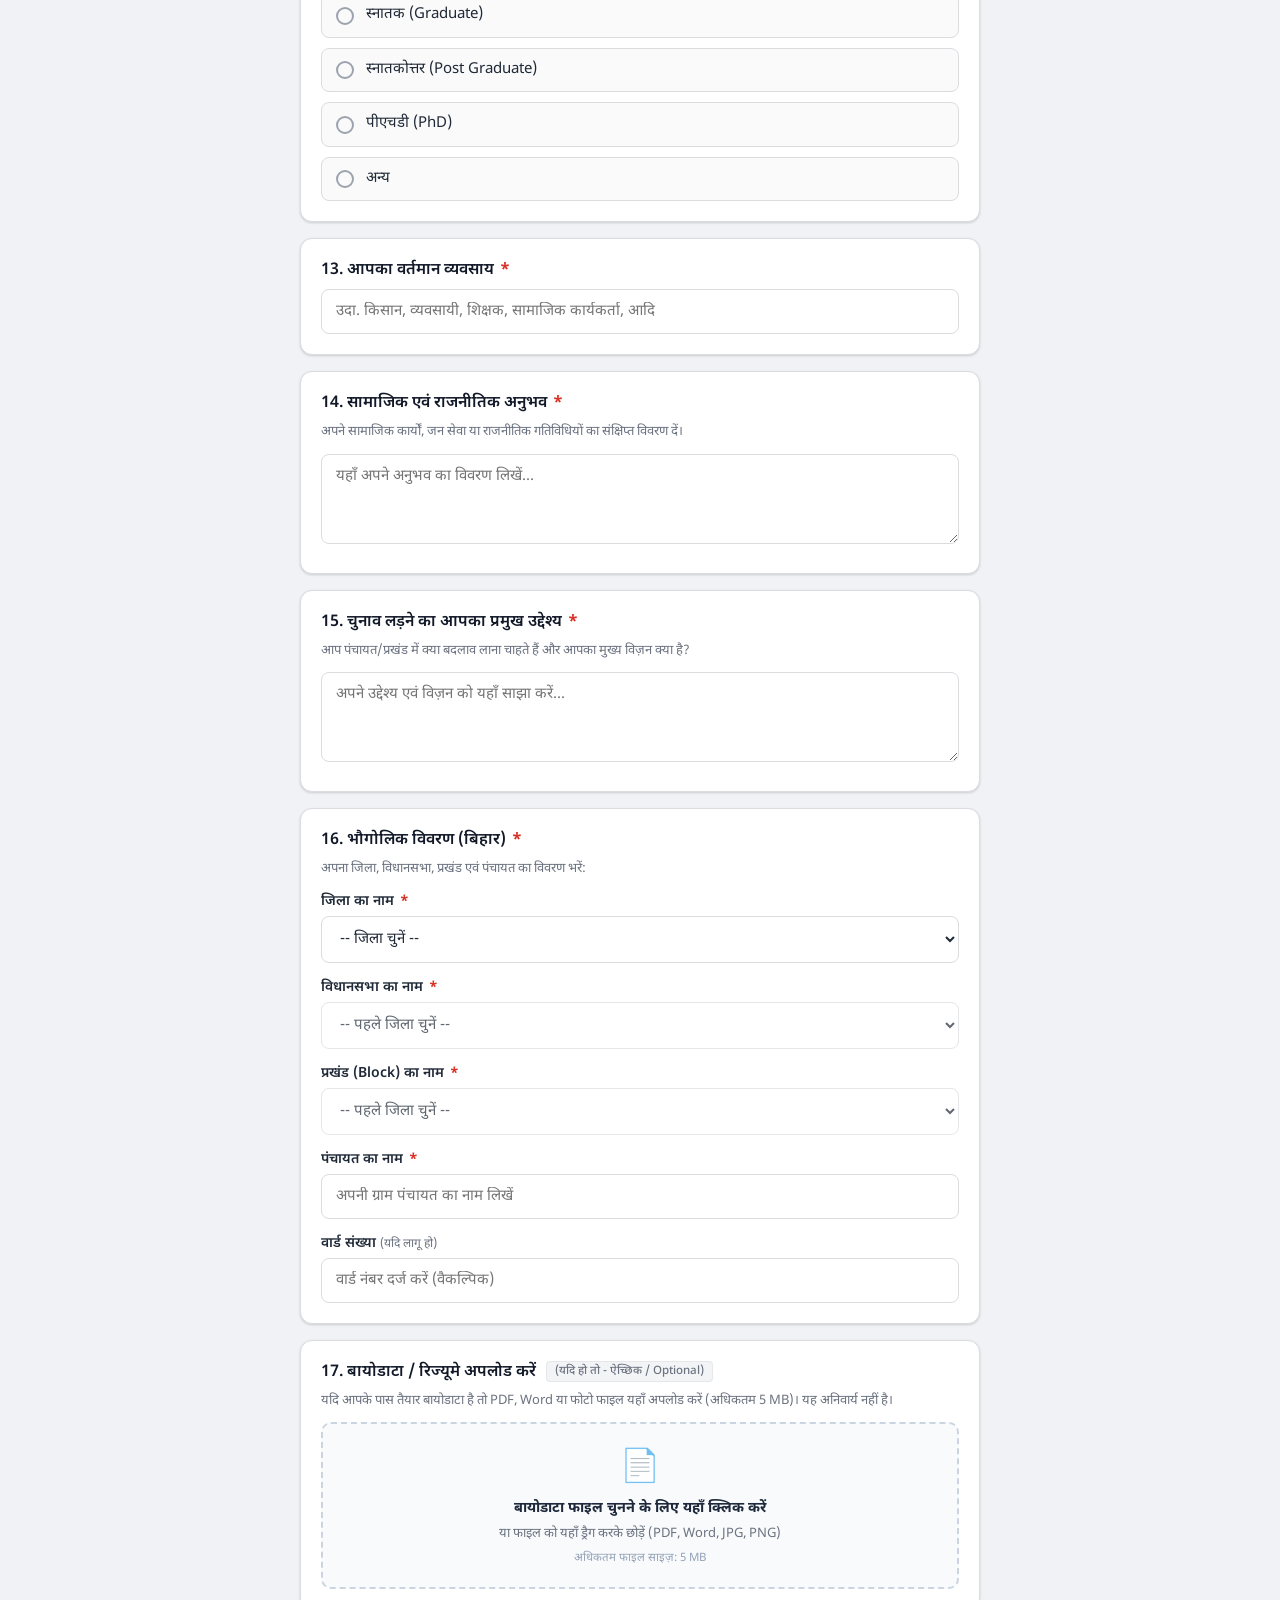
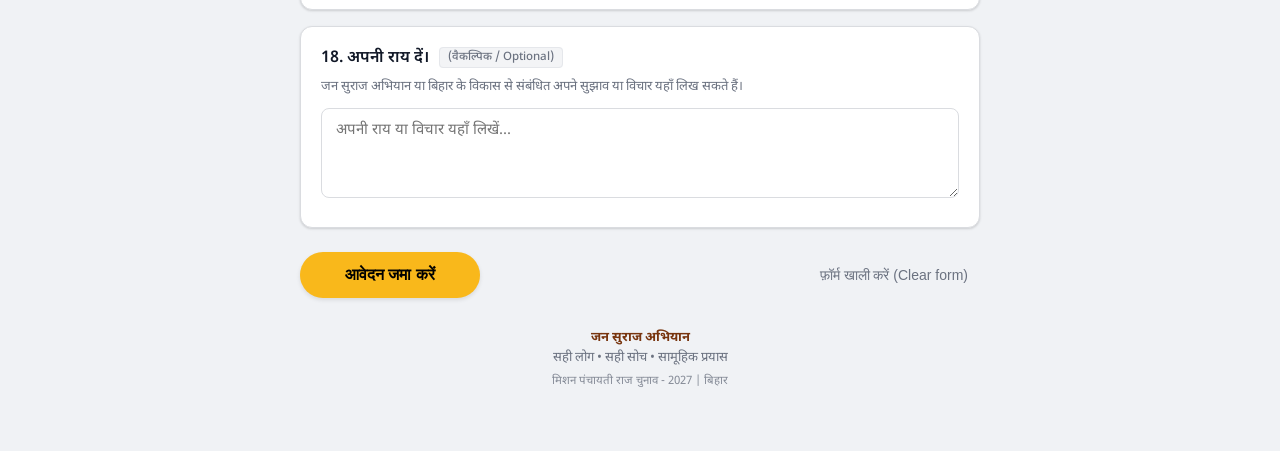
==== commit 85b10fd1: "security: Protect Google Sheet link, isolate admin panel with SHA-256 hash & brute-force lockout, an" ====
--- a/index.html
+++ b/index.html
@@ -4,6 +4,9 @@
 <head>
   <meta charset="UTF-8">
   <meta name="viewport" content="width=device-width, initial-scale=1.0">
+  <meta http-equiv="Cache-Control" content="no-cache, no-store, must-revalidate">
+  <meta http-equiv="Pragma" content="no-cache">
+  <meta http-equiv="Expires" content="0">
   <title>जन सुराज | पंचायती राज चुनाव प्रत्याशी आवेदन फॉर्म 2027</title>
   <link rel="icon" type="image/jpeg" href="assets/banner.jpg">
   <!-- Google Fonts: Noto Sans Devanagari -->
@@ -11,24 +14,18 @@
   <link rel="preconnect" href="https://fonts.gstatic.com" crossorigin>
   <link href="https://fonts.googleapis.com/css2?family=Noto+Sans+Devanagari:wght@400;500;600;700;800&family=Plus+Jakarta+Sans:wght@500;600;700&display=swap"
     rel="stylesheet">
-  <link rel="stylesheet" href="style.css">
+  <link rel="stylesheet" href="style.css?v=3.0">
 </head>
 
 <body>
 
   <div class="container">
 
-    <!-- Top Action Bar -->
+    <!-- Top Action Bar (Public: Only Campaign Flyer & QR Code) -->
     <div class="top-bar">
       <button type="button" class="icon-btn creative-pill" id="btnOpenCreative">
         <span>🎨</span> प्रचार पोस्टर व QR कोड
       </button>
-      <button type="button" class="icon-btn" id="btnOpenSettings">
-        <span>⚙️</span> शीट लिंक
-      </button>
-      <a href="admin.html" target="_blank" class="icon-btn" style="color:#0369a1; border-color:#bae6fd;">
-        <span>📊</span> एडमिन पैनल ↗
-      </a>
     </div>
 
     <!-- Main Header Card -->
@@ -528,7 +525,7 @@
 
     <!-- Footer -->
     <footer class="form-footer">
-      <p class="footer-logo">जन सुराज अभियान</p>
+      <p class="footer-logo" id="secretAdminTrigger" title="जन सुराज अभियान" style="cursor:default; user-select:none;">जन सुराज अभियान</p>
       <p>सही लोग • सही सोच • सामूहिक प्रयास</p>
       <p style="margin-top:6px; font-size:11.5px; opacity:0.8;">मिशन पंचायती राज चुनाव - 2027 | बिहार</p>
     </footer>
@@ -623,12 +620,12 @@
             </div>
             <div class="poster-cta-text">
               <strong>स्कैन करके तुरंत आवेदन करें</strong>
-              <div class="poster-web-url" id="creativeFormUrl">https://...</div>
+              <div class="poster-web-url" id="creativeFormUrl">https://jan-suraj-panchayat-form.vercel.app/</div>
             </div>
           </div>
 
           <div class="poster-footer-note">
-            <span>जन सुराज अभियान | संपर्क: 1800-XXX-XXXX</span>
+            <span>जन सुराज अभियान | सही लोग • सही सोच • सामूहिक प्रयास</span>
           </div>
         </div>
       </div>
@@ -652,45 +649,11 @@
     </div>
   </div>
 
-  <!-- Settings Modal (Google Sheets Connection) -->
-  <div class="modal-overlay" id="settingsModal">
-    <div class="modal-card">
-      <h2 class="modal-title" style="text-align:left;">⚙️ Google Sheet कनेक्शन सेटिंग्स</h2>
-      <p class="modal-subtitle" style="text-align:left; font-size:13.5px; margin-bottom:16px;">
-        अपने Google Sheet का Apps Script Web App URL यहाँ पेस्ट करें ताकि हर आवेदन सीधे आपकी Google Sheet में स्वतः सेव
-        हो सके।
-      </p>
-
-      <div style="margin-bottom:16px;">
-        <label for="inputWebhookUrl" style="display:block; font-size:13.5px; font-weight:600; margin-bottom:6px;">
-          Google Apps Script Web App URL:
-        </label>
-        <input type="url" id="inputWebhookUrl" class="input-text"
-          placeholder="https://script.google.com/macros/s/.../exec">
-        <div style="font-size:12px; color:var(--text-muted); margin-top:4px;">
-          (गूगल शीट > Extensions > Apps Script > Deploy > Web App से प्राप्त URL)
-        </div>
-      </div>
-
-      <div
-        style="background:#f9fafb; padding:12px; border-radius:8px; font-size:12.5px; line-height:1.5; margin-bottom:18px;">
-        💡 <strong>नोट:</strong> यदि कोई URL सेट नहीं है, तो आवेदन ब्राउज़र के <strong>Local Storage</strong> में
-        सुरक्षित रहते हैं और एडमिन पैनल से एक्सेल/CSV में डाउनलोड किए जा सकते हैं।
-      </div>
-
-      <div style="display:flex; justify-content:flex-end; gap:10px;">
-        <button type="button" id="btnCancelSettings" class="btn-secondary" style="padding:8px 16px;">रद्द करें</button>
-        <button type="button" id="btnSaveSettings" class="btn-submit"
-          style="min-width:auto; padding:8px 20px; font-size:14px;">सेव करें</button>
-      </div>
-    </div>
-  </div>
-
   <!-- Scripts -->
-  <script src="assets/qrcode.min.js"></script>
-  <script src="geoData.js"></script>
-  <script src="config.js"></script>
-  <script src="app.js"></script>
+  <script src="assets/qrcode.min.js?v=3.0"></script>
+  <script src="geoData.js?v=3.0"></script>
+  <script src="config.js?v=3.0"></script>
+  <script src="app.js?v=3.0"></script>
 </body>
 
 </html>
--- a/style.css
+++ b/style.css
@@ -854,23 +854,27 @@
 
 .campaign-poster {
   background: #ffffff;
-  border: 2px solid #0d5c3a;
-  border-radius: 14px;
+  border: 3px solid #f59e0b;
+  border-radius: 16px;
   overflow: hidden;
-  box-shadow: 0 10px 25px rgba(0, 0, 0, 0.15);
+  box-shadow: 0 15px 35px -5px rgba(245, 158, 11, 0.25), 0 10px 20px -5px rgba(0, 0, 0, 0.1);
 }
 
 .poster-header-strip {
-  background: #0d5c3a;
-  color: #ffffff;
-  padding: 8px 14px;
+  background: linear-gradient(135deg, #f9b81b 0%, #f59e0b 50%, #d97706 100%);
+  color: #0f172a;
+  padding: 10px 16px;
   text-align: center;
+  border-bottom: 2px solid #b45309;
+  box-shadow: 0 2px 8px rgba(245, 158, 11, 0.35);
 }
 
 .poster-badge {
-  font-size: 13px;
-  font-weight: 700;
-  letter-spacing: 0.5px;
+  font-size: 14px;
+  font-weight: 800;
+  letter-spacing: 0.8px;
+  color: #1e1b4b;
+  text-transform: uppercase;
 }
 
 .poster-brand {
@@ -893,9 +897,9 @@
 }
 
 .poster-main-title {
-  font-size: 22px;
+  font-size: 24px;
   font-weight: 800;
-  color: #0d5c3a;
+  color: #78350f;
   margin-bottom: 4px;
 }
 
@@ -957,14 +961,14 @@
 }
 
 .qr-callout-pill {
-  margin-top: 8px;
-  font-size: 11px;
-  font-weight: 700;
-  color: #0d5c3a;
-  background: #ecfdf5;
-  padding: 2px 10px;
-  border-radius: 12px;
-  border: 1px solid #a7f3d0;
+  margin-top: 10px;
+  font-size: 12px;
+  font-weight: 800;
+  color: #78350f;
+  background: #fef3c7;
+  padding: 3px 12px;
+  border-radius: 14px;
+  border: 1px solid #f59e0b;
 }
 
 .poster-cta-text {
@@ -996,22 +1000,23 @@
 }
 
 .btn-print-poster {
-  background: #0d5c3a;
-  color: white;
-  border: none;
+  background: linear-gradient(135deg, #f59e0b 0%, #d97706 100%);
+  color: #000000;
+  border: 1px solid #b45309;
   padding: 10px;
   border-radius: 8px;
   font-size: 13.5px;
-  font-weight: 600;
+  font-weight: 700;
   cursor: pointer;
   display: flex;
   align-items: center;
   justify-content: center;
   gap: 6px;
+  box-shadow: 0 2px 6px rgba(245, 158, 11, 0.3);
 }
 
 .btn-print-poster:hover {
-  background: #09472d;
+  background: linear-gradient(135deg, #fbbf24 0%, #f59e0b 100%);
 }
 
 .btn-share-poster {
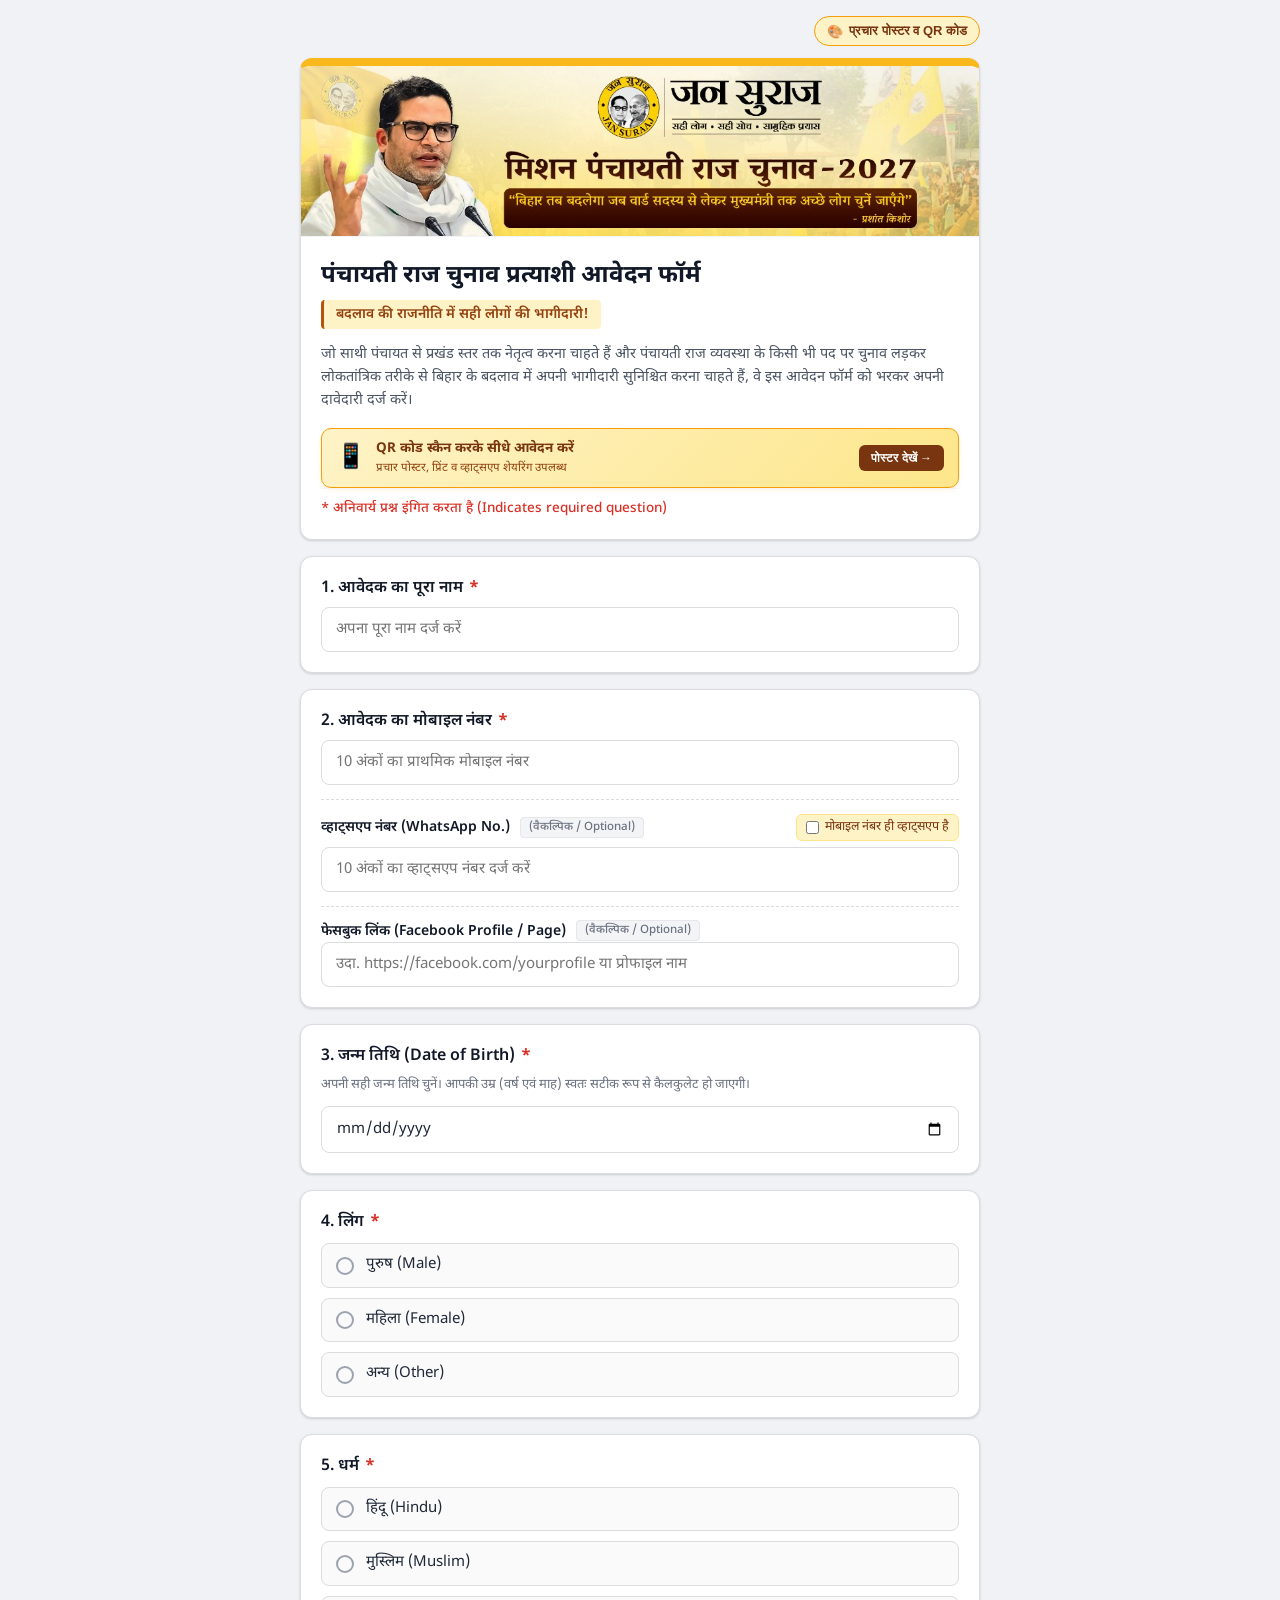
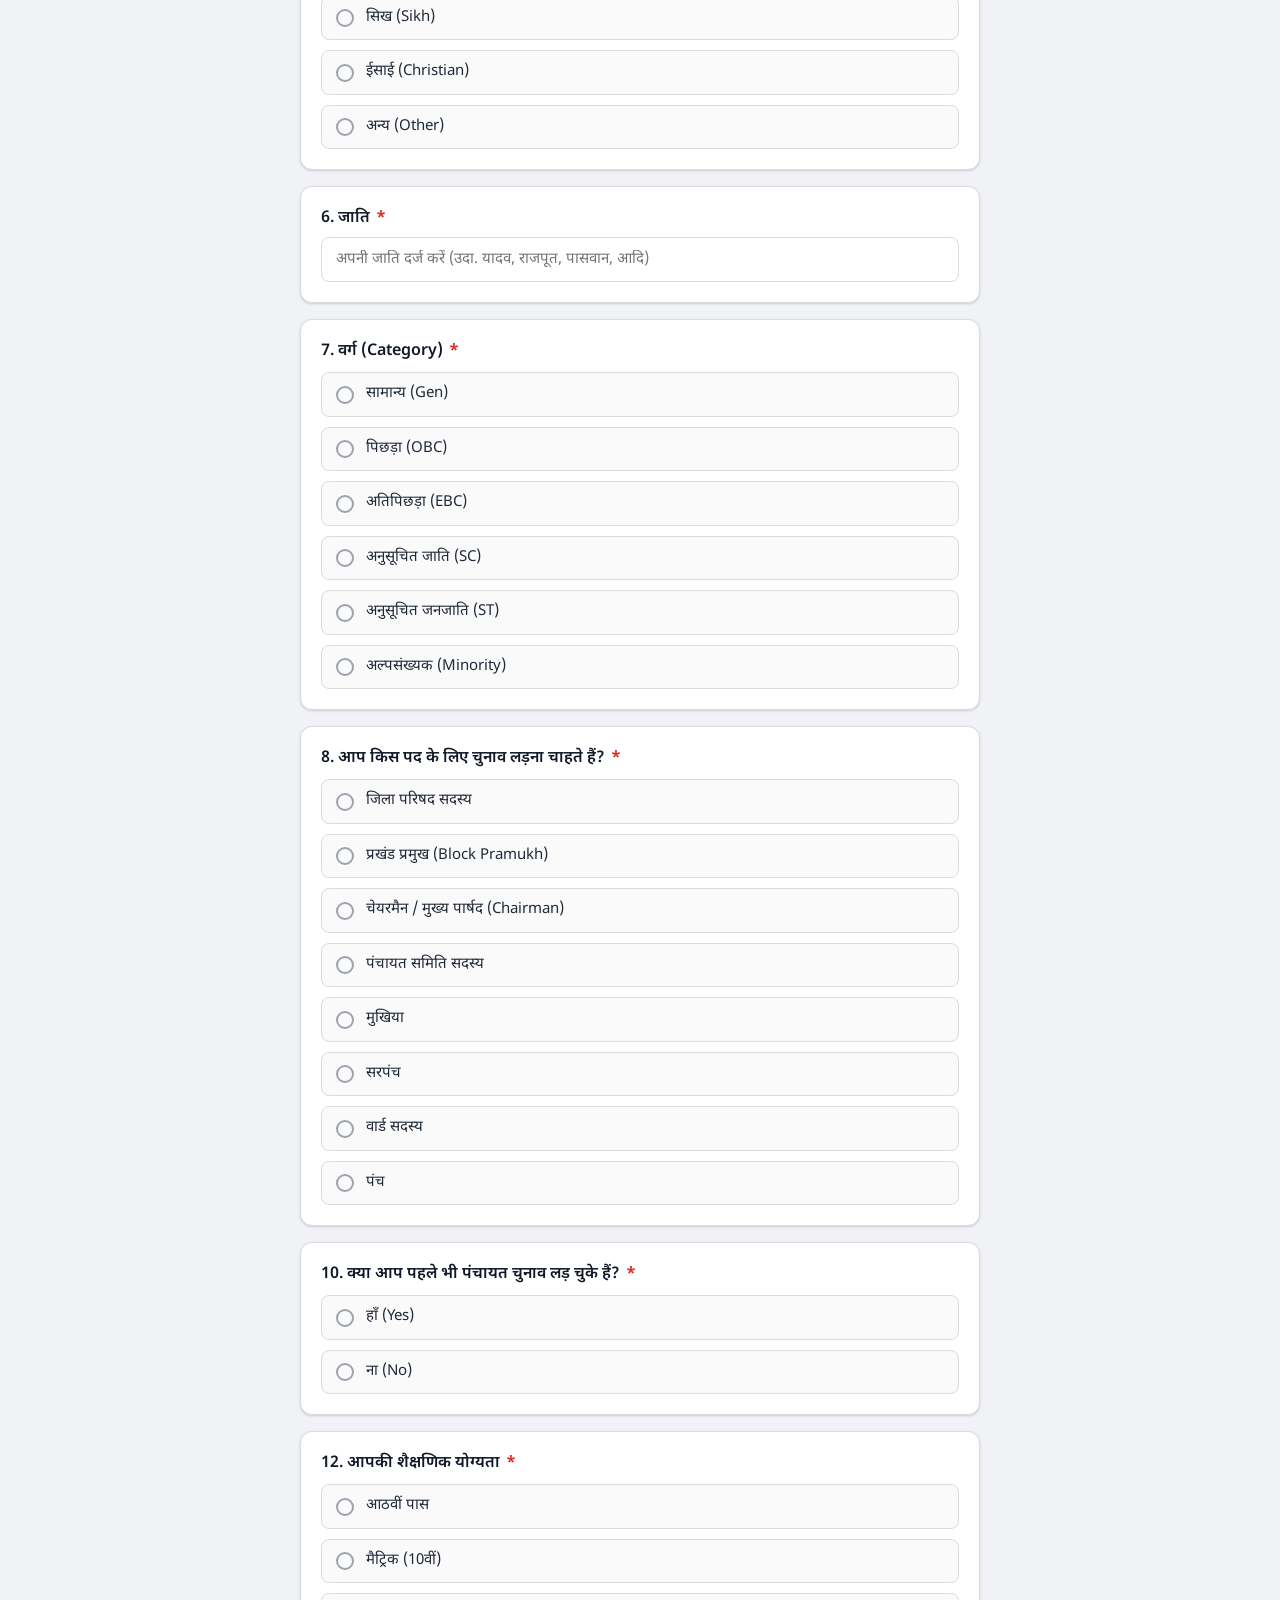
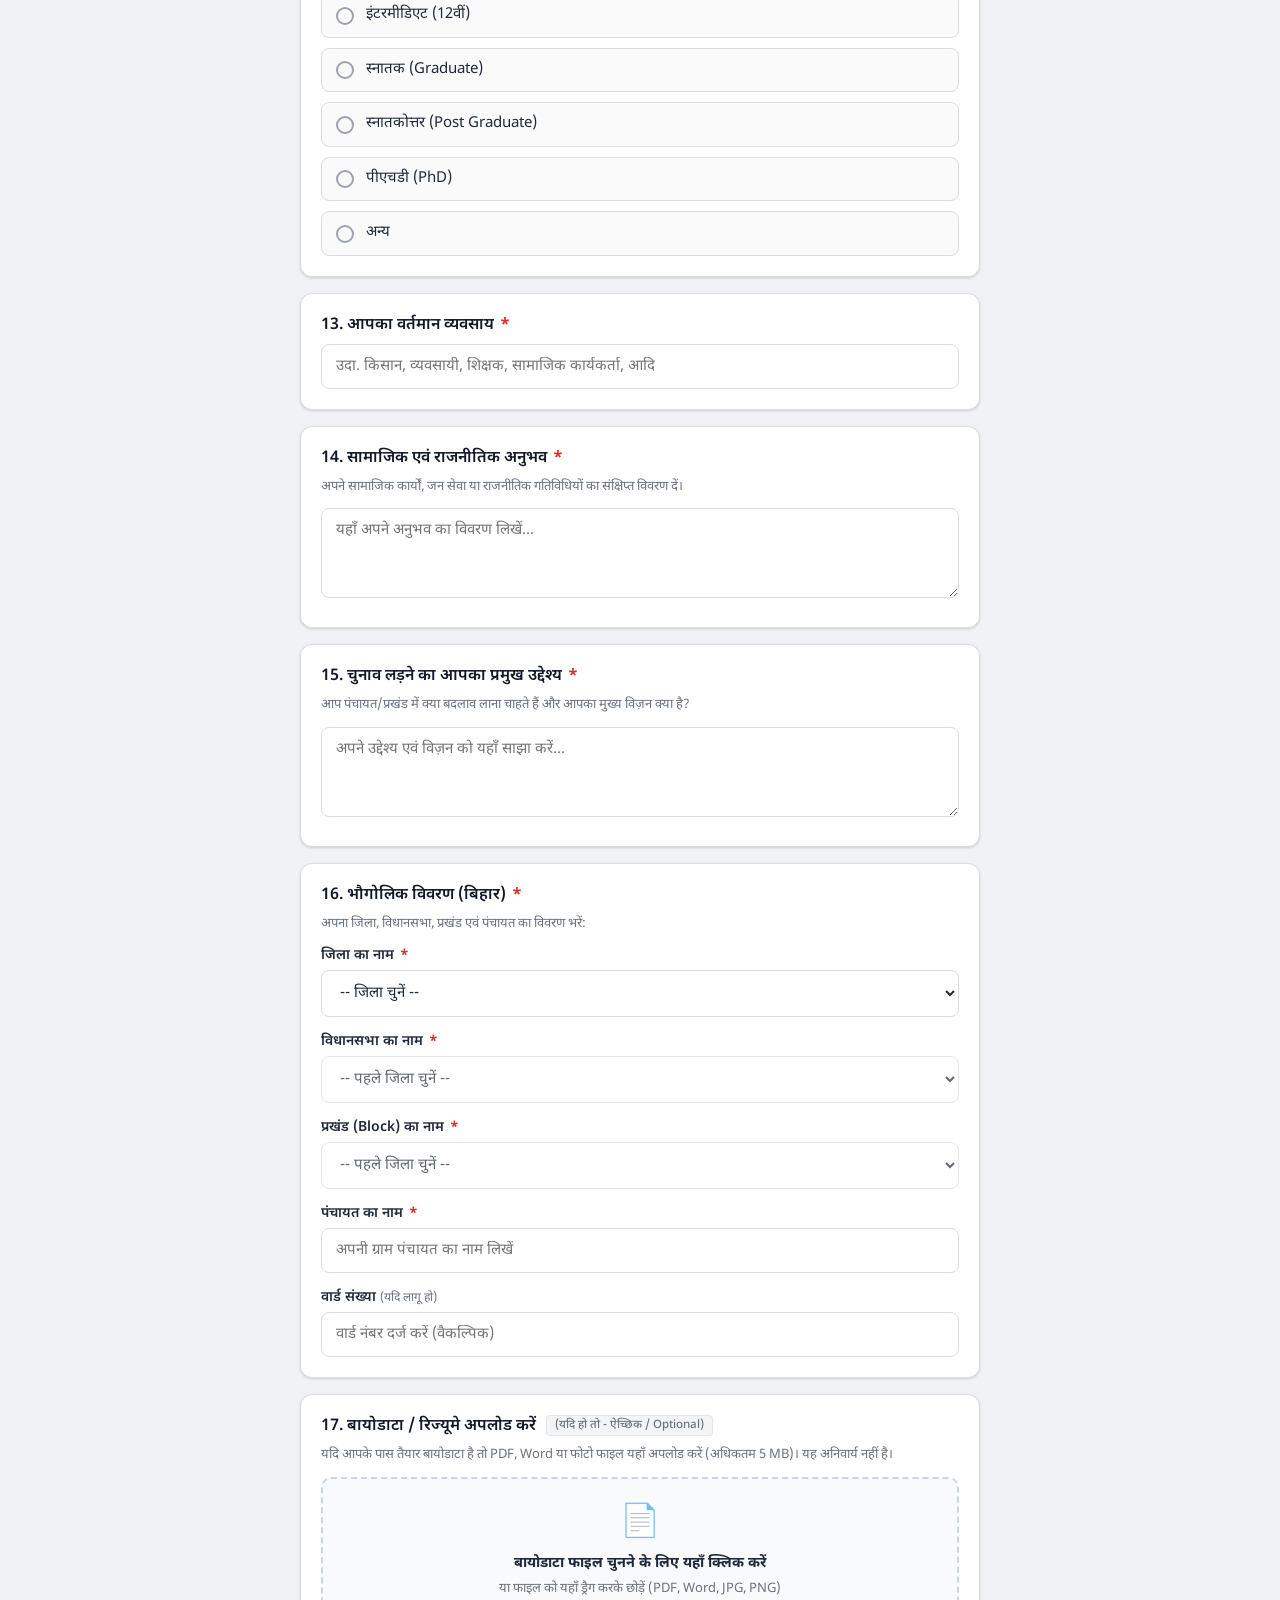
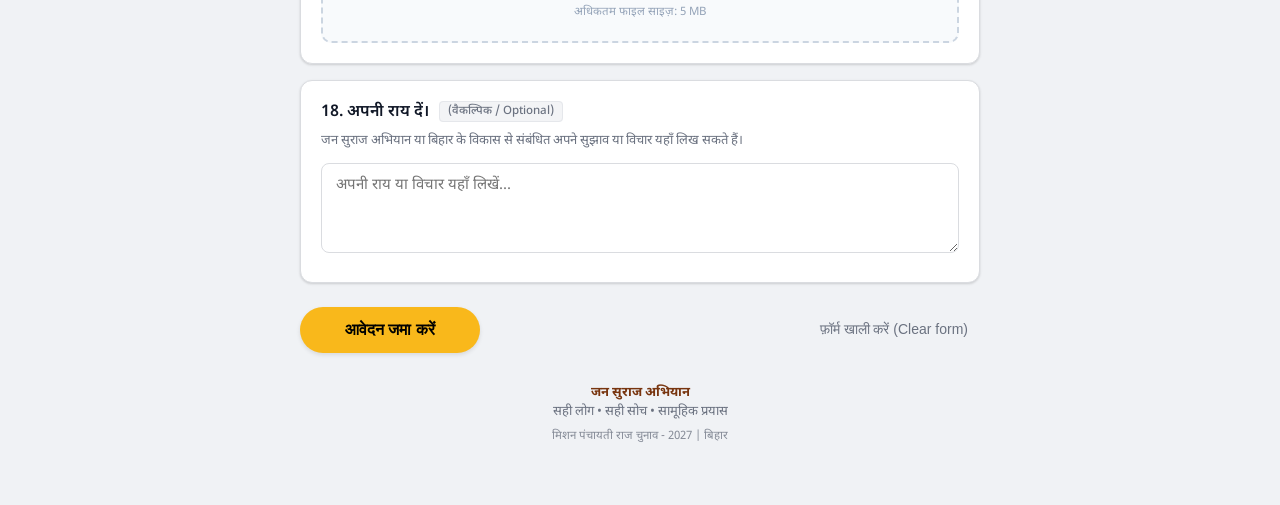
==== commit 98665f77: "feat: Add 'अल्पसंख्यक (Minority)' option to Category in Hindi and English" ====
--- a/index.html
+++ b/index.html
@@ -14,7 +14,7 @@
   <link rel="preconnect" href="https://fonts.gstatic.com" crossorigin>
   <link href="https://fonts.googleapis.com/css2?family=Noto+Sans+Devanagari:wght@400;500;600;700;800&family=Plus+Jakarta+Sans:wght@500;600;700&display=swap"
     rel="stylesheet">
-  <link rel="stylesheet" href="style.css?v=3.0">
+  <link rel="stylesheet" href="style.css?v=3.1">
 </head>
 
 <body>
@@ -214,6 +214,10 @@
             <input type="radio" name="category" value="अनुसूचित जनजाति (ST)">
             <span class="option-text">अनुसूचित जनजाति (ST)</span>
           </label>
+          <label class="radio-option">
+            <input type="radio" name="category" value="अल्पसंख्यक (Minority)">
+            <span class="option-text">अल्पसंख्यक (Minority)</span>
+          </label>
         </div>
         <div class="error-msg">कृपया वर्ग का चयन करें।</div>
       </div>
@@ -650,10 +654,10 @@
   </div>
 
   <!-- Scripts -->
-  <script src="assets/qrcode.min.js?v=3.0"></script>
-  <script src="geoData.js?v=3.0"></script>
-  <script src="config.js?v=3.0"></script>
-  <script src="app.js?v=3.0"></script>
+  <script src="assets/qrcode.min.js?v=3.1"></script>
+  <script src="geoData.js?v=3.1"></script>
+  <script src="config.js?v=3.1"></script>
+  <script src="app.js?v=3.1"></script>
 </body>
 
 </html>
